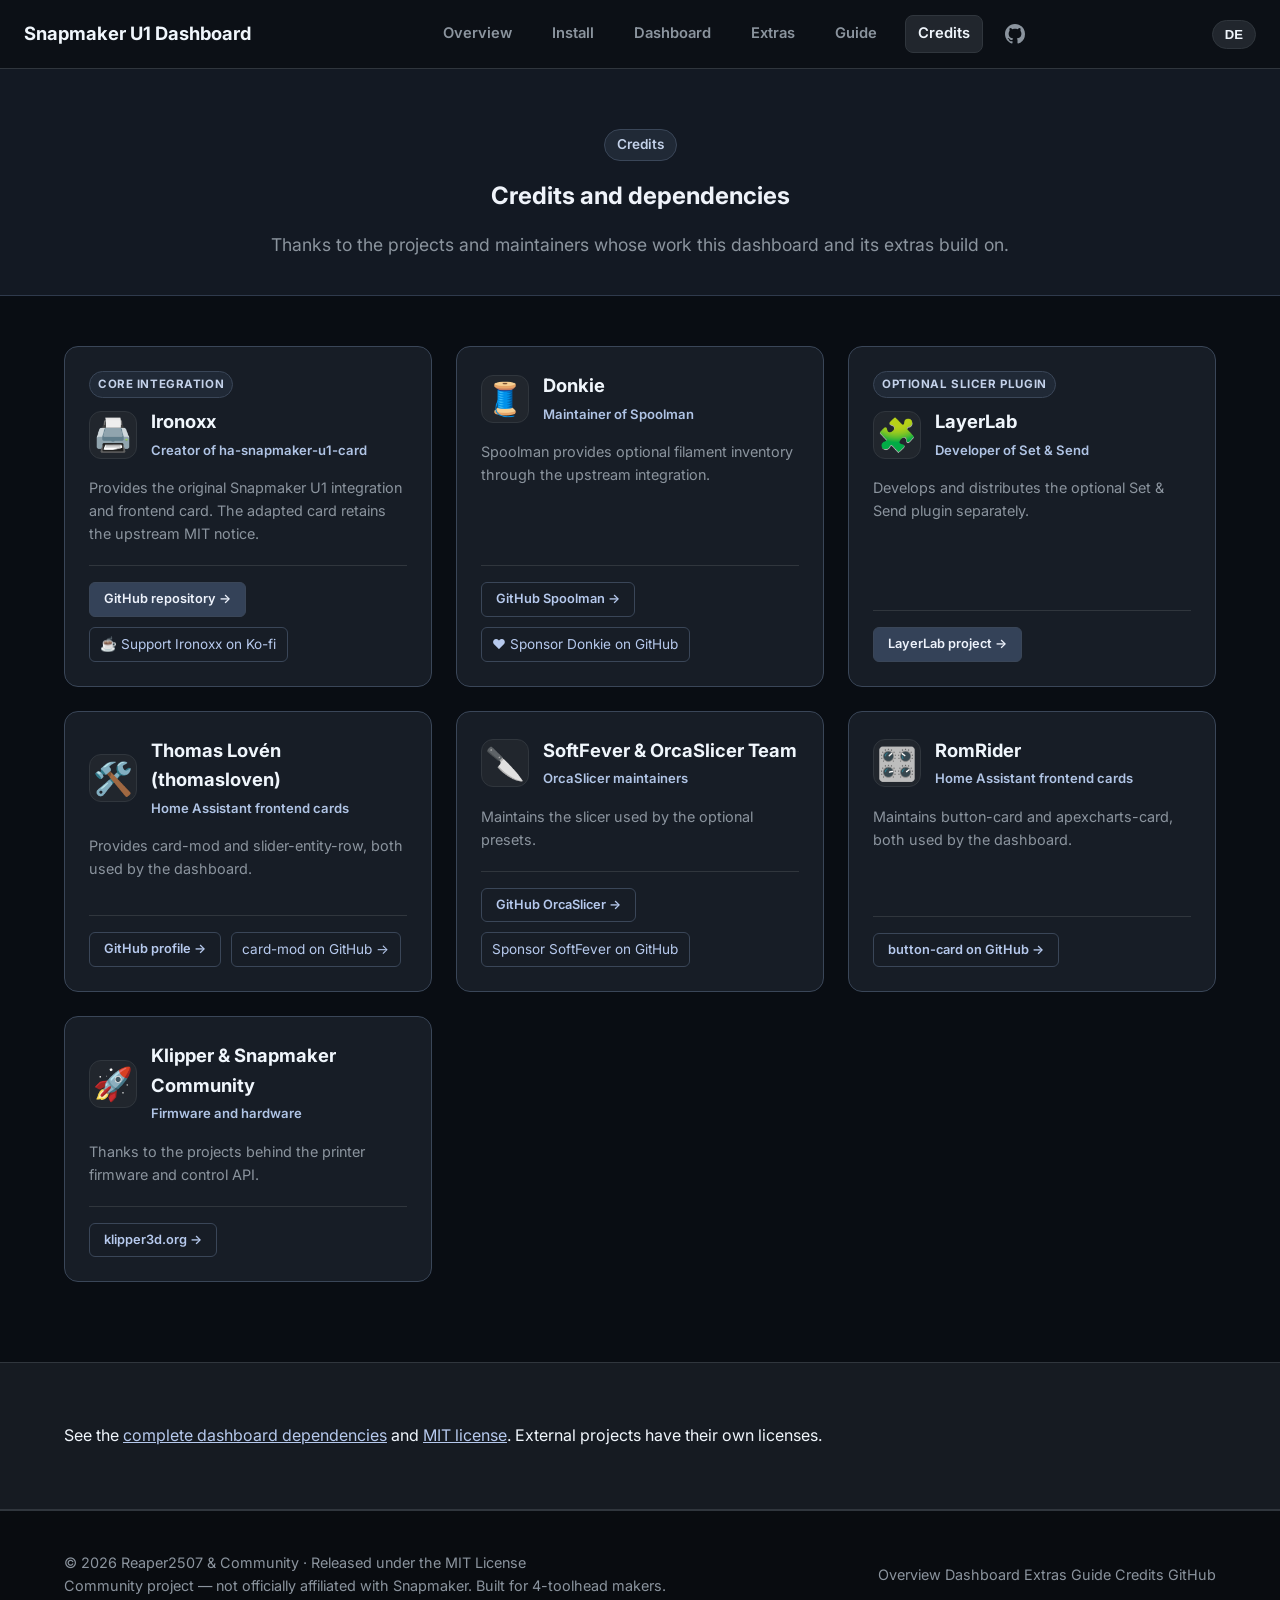
==== docs/credits.html @ ec3b622f "Link the homepage directly to the full dashboard gallery" ====
<!DOCTYPE html>
<html lang="en">
<head>
  <meta charset="UTF-8">
  <meta name="viewport" content="width=device-width, initial-scale=1.0">
  <title data-i18n="page-credits">Credits and dependencies · Snapmaker U1</title>
  <meta name="description" content="Standing on the shoulders of giants: Acknowledgements, original creators, and tip jars for the tools powering the Snapmaker U1 Community Hub.">
  <link rel="stylesheet" href="styles.css?v=20261108_15">
  <link rel="preconnect" href="https://fonts.googleapis.com">
  <link rel="preconnect" href="https://fonts.gstatic.com" crossorigin>
  <link href="https://fonts.googleapis.com/css2?family=Inter:wght@400;500;600;700;800&family=JetBrains+Mono:wght@400;600&display=swap" rel="stylesheet">
</head>
<body>
  <a href="#main-content" class="skip-link" data-i18n="skip-main">Skip to content</a>
  <!-- Header / Navigation -->
  <header class="site-header">
    <div class="container header-container">
      <a href="index.html" class="brand">

        <span class="brand-text">Snapmaker U1 Dashboard</span>
      </a>
      <nav class="nav-links" aria-label="Main navigation">
        <a href="index.html" class="nav-link" data-i18n="nav-home">Overview</a>
        <a href="install.html" class="nav-link" data-i18n="nav-install">Install</a>
        <a href="homeassistant.html" class="nav-link" data-i18n="nav-ha">Dashboard</a>
        <a href="index.html#extras" class="nav-link" data-i18n="nav-orcaslicer">Extras</a>
        <a href="guide.html" class="nav-link" data-i18n="nav-guide">Guide</a>
        <a href="credits.html" class="nav-link active" data-i18n="nav-credits" aria-current="page">Credits</a>
        <a href="https://github.com/Reaper2507/snapmaker-u1-homeassistant" target="_blank" rel="noopener noreferrer" class="github-link" aria-label="GitHub repository" title="GitHub Repo">
          <svg width="20" height="20" viewBox="0 0 24 24" fill="currentColor"><path d="M12 0C5.37 0 0 5.37 0 12c0 5.31 3.435 9.795 8.205 11.385.6.105.825-.255.825-.57 0-.285-.015-1.23-.015-2.235-3.015.555-3.795-.735-4.035-1.41-.135-.345-.72-1.41-1.23-1.695-.42-.225-1.02-.78-.015-.795.945-.015 1.62.87 1.845 1.23 1.08 1.815 2.805 1.305 3.495.99.105-.78.42-1.305.765-1.605-2.67-.3-5.46-1.335-5.46-5.925 0-1.305.465-2.385 1.23-3.225-.12-.3-.54-1.53.12-3.18 0 0 1.005-.315 3.3 1.23.96-.27 1.98-.405 3-.405s2.04.135 3 .405c2.295-1.56 3.3-1.23 3.3-1.23.66 1.65.24 2.88.12 3.18.765.84 1.23 1.905 1.23 3.225 0 4.605-2.805 5.625-5.475 5.925.435.375.81 1.095.81 2.22 0 1.605-.015 2.895-.015 3.3 0 .315.225.69.825.57A12.02 12.02 0 0024 12c0-6.63-5.37-12-12-12z"/></svg>
        </a>
        </nav>
      <button type="button" id="lang-toggle" aria-label="Auf Deutsch wechseln" class="lang-switch-btn" title="Sprache wechseln / Switch Language">
          <span id="current-lang-text">DE</span>
        </button>
    </div>
  </header>
  <main id="main-content" tabindex="-1">

  <!-- Page Hero Banner -->
  <section class="page-banner">
    <div class="container">
      <div class="pill-badge" data-i18n="credits-banner-badge">Credits</div>
      <h1 data-i18n="credits-banner-title">Credits and dependencies</h1>
      <p class="banner-lead" data-i18n="credits-banner-lead">Thanks to the projects and maintainers whose work this dashboard and its extras build on.</p>
    </div>
  </section>

  <!-- Main Credits Grid -->
  <section class="credits-hall-section">
    <div class="container">
            <div class="credits-hall-grid">

        <!-- 1. Ironoxx (ha-snapmaker-u1-card) - HAUPT-IDEENGEBER GANZ LINKS OBEN! -->
        <div class="hall-card featured-hall-card">
          <div class="hall-badge" data-i18n="credit-primary">Core integration</div>
          <div class="hall-header">
            <div class="hall-avatar">🖨️</div>
            <div>
              <h3>Ironoxx</h3>
              <span class="hall-role" data-i18n="role-ironoxx">Creator of ha-snapmaker-u1-card</span>
            </div>
          </div>
          <p data-i18n="credit-detail-0" class="hall-desc">Provides the original Snapmaker U1 integration and frontend card. The adapted card retains the upstream MIT notice.</p>
          <div class="hall-actions">
            <a href="https://github.com/Ironoxx/ha-snapmaker-u1-card" target="_blank" rel="noopener noreferrer" class="btn btn-primary btn-sm" data-i18n="link-repo">GitHub repository →</a>
            <a href="https://ko-fi.com/ironoxx" target="_blank" rel="noopener noreferrer" class="coffee-link" title="Support Ironoxx on Ko-fi" data-i18n="link-ironoxx">☕ Support Ironoxx on Ko-fi</a>
          </div>
        </div>

        <!-- 2. Donkie (Spoolman) -->
        <div class="hall-card">
          <div class="hall-header">
            <div class="hall-avatar">🧵</div>
            <div>
              <h3>Donkie</h3>
              <span class="hall-role" data-i18n="role-donkie">Maintainer of Spoolman</span>
            </div>
          </div>
          <p data-i18n="credit-detail-1" class="hall-desc">Spoolman provides optional filament inventory through the upstream integration.</p>
          <div class="hall-actions">
            <a href="https://github.com/Donkie/Spoolman" target="_blank" rel="noopener noreferrer" class="btn btn-secondary btn-sm">GitHub Spoolman &rarr;</a>
            <a href="https://github.com/sponsors/Donkie" target="_blank" rel="noopener noreferrer" class="coffee-link" title="Sponsor Donkie on GitHub" data-i18n="link-donkie">❤️ Sponsor Donkie on GitHub</a>
          </div>
        </div>

        <!-- 3. LayerLab (Set & Send Plugin) -->
        <div class="hall-card">
          <div class="hall-badge" data-i18n="credit-plugin">Optional slicer plugin</div>
          <div class="hall-header">
            <div class="hall-avatar">🧩</div>
            <div>
              <h3>LayerLab</h3>
              <span class="hall-role" data-i18n="role-layerlab">Developer of Set &amp; Send</span>
            </div>
          </div>
          <p data-i18n="credit-detail-2" class="hall-desc">Develops and distributes the optional Set &amp; Send plugin separately.</p>
          <div class="hall-actions">
            <a href="https://layerlab.store/pages/set-and-send" target="_blank" rel="noopener noreferrer" class="btn btn-primary btn-sm" data-i18n="link-layer">LayerLab project →</a>

          </div>
        </div>

        <!-- 4. Thomas Lovén -->
        <div class="hall-card">
          <div class="hall-header">
            <div class="hall-avatar">🛠️</div>
            <div>
              <h3>Thomas Lovén (thomasloven)</h3>
              <span class="hall-role" data-i18n="role-thomas">Home Assistant frontend cards</span>
            </div>
          </div>
          <p data-i18n="credit-detail-3" class="hall-desc">Provides card-mod and slider-entity-row, both used by the dashboard.</p>
          <div class="hall-actions">
            <a href="https://github.com/thomasloven" target="_blank" rel="noopener noreferrer" class="btn btn-secondary btn-sm" data-i18n="link-profile">GitHub profile →</a>
            <a href="https://github.com/thomasloven/lovelace-card-mod" class="coffee-link" data-i18n="thomas-card">card-mod on GitHub →</a>
          </div>
        </div>

        <!-- 5. SoftFever & OrcaSlicer Team (Nach hinten verschoben) -->
        <div class="hall-card">
          <div class="hall-header">
            <div class="hall-avatar">🔪</div>
            <div>
              <h3>SoftFever & OrcaSlicer Team</h3>
              <span class="hall-role" data-i18n="role-orca">OrcaSlicer maintainers</span>
            </div>
          </div>
          <p data-i18n="credit-detail-4" class="hall-desc">Maintains the slicer used by the optional presets.</p>
          <div class="hall-actions">
            <a href="https://github.com/OrcaSlicer/OrcaSlicer" target="_blank" rel="noopener noreferrer" class="btn btn-secondary btn-sm">GitHub OrcaSlicer &rarr;</a>
            <a href="https://github.com/sponsors/SoftFever" target="_blank" rel="noopener noreferrer" class="coffee-link" title="Sponsor SoftFever on GitHub" data-i18n="link-orca">Sponsor SoftFever on GitHub</a>
          </div>
        </div>

        <!-- 6. RomRider -->
        <div class="hall-card">
          <div class="hall-header">
            <div class="hall-avatar">🎛️</div>
            <div>
              <h3>RomRider</h3>
              <span class="hall-role" data-i18n="role-rom">Home Assistant frontend cards</span>
            </div>
          </div>
          <p data-i18n="credit-detail-5" class="hall-desc">Maintains button-card and apexcharts-card, both used by the dashboard.</p>
          <div class="hall-actions">
            <a href="https://github.com/custom-cards/button-card" target="_blank" rel="noopener noreferrer" class="btn btn-secondary btn-sm" data-i18n="link-button">button-card on GitHub →</a>
          </div>
        </div>

        <!-- 8. Snapmaker & Klipper Community -->
        <div class="hall-card">
          <div class="hall-header">
            <div class="hall-avatar">🚀</div>
            <div>
              <h3>Klipper & Snapmaker Community</h3>
              <span class="hall-role" data-i18n="role-firmware">Firmware and hardware</span>
            </div>
          </div>
          <p data-i18n="credit-detail-6" class="hall-desc">Thanks to the projects behind the printer firmware and control API.</p>
          <div class="hall-actions">
            <a href="https://www.klipper3d.org" target="_blank" rel="noopener noreferrer" class="btn btn-secondary btn-sm">klipper3d.org &rarr;</a>
          </div>
        </div>

      </div>
    </div>
  </section>

<section class="features-section" id="dependencies"><div class="container"><p data-i18n="credit-deps">See the <a href="https://github.com/Reaper2507/snapmaker-u1-homeassistant/blob/main/homeassistant/README.md">complete dashboard dependencies</a> and <a href="https://github.com/Reaper2507/snapmaker-u1-homeassistant/blob/main/LICENSE">MIT license</a>. External projects have their own licenses.</p></div></section>
  </main>
  <!-- Footer -->
  <footer class="site-footer">
    <div class="container footer-content">
      <div class="footer-left">
        <p>© 2026 Reaper2507 & Community · Released under the <a href="https://github.com/Reaper2507/snapmaker-u1-homeassistant/blob/main/LICENSE" target="_blank" rel="noopener noreferrer">MIT License</a></p>
        <p class="footer-sub">Community project — not officially affiliated with Snapmaker. Built for 4-toolhead makers.</p>
      </div>
      <div class="footer-links">
        <a href="index.html" data-i18n="nav-home">Overview</a>
        <a href="homeassistant.html" data-i18n="nav-ha">Dashboard</a>
        <a href="orcaslicer.html" data-i18n="nav-orcaslicer">Extras</a>
        <a href="guide.html" data-i18n="nav-guide">Guide</a>
        <a href="credits.html" data-i18n="nav-credits">Credits</a>
        <a href="https://github.com/Reaper2507/snapmaker-u1-homeassistant" target="_blank" rel="noopener noreferrer">GitHub</a>
      </div>
    </div>
  </footer>

  <script src="app.js?v=20261108_16"></script>
</body>
</html>
---- docs/styles.css ----
:root {
  --bg-color: #0d1117;
  --bg-surface: #161b22;
  --bg-card: #21262d;
  --bg-card-hover: #292f39;
  --border-color: #30363d;
  --text-main: #f0f6fc;
  --text-muted: #8b949e;
  --accent-primary: #ff6347;
  --accent-primary-hover: #ff7860;
  --accent-coffee: #ffc107;
  --accent-coffee-hover: #ffca2c;
  --accent-blue: #58a6ff;
  --radius-sm: 6px;
  --radius-md: 10px;
  --radius-lg: 16px;
  --font-sans: 'Inter', -apple-system, BlinkMacSystemFont, "Segoe UI", Roboto, sans-serif;
  --font-mono: 'JetBrains Mono', Consolas, monospace;
}

* {
  box-sizing: border-box;
  margin: 0;
  padding: 0;
}

body {
  background-color: var(--bg-color);
  color: var(--text-main);
  font-family: var(--font-sans);
  line-height: 1.6;
  -webkit-font-smoothing: antialiased;
}

.container {
  max-width: 1200px;
  margin: 0 auto;
  padding: 0 24px;
}

/* Header */
/* Header / Top Navigation */
.site-header {
  position: sticky;
  top: 0;
  z-index: 1000;
  background-color: rgba(13, 17, 23, 0.95);
  backdrop-filter: blur(12px);
  -webkit-backdrop-filter: blur(12px);
  border-bottom: 1px solid #30363d;
  width: 100%;
}

.header-container {
  display: flex;
  align-items: center;
  justify-content: space-between;
  min-height: 68px;
  padding: 10px 24px;
  gap: 16px;
  max-width: 1300px;
  margin: 0 auto;
}

.brand {
  display: flex;
  align-items: center;
  gap: 10px;
  text-decoration: none;
  color: #f0f6fc;
  font-weight: 700;
  font-size: 1.15rem;
  white-space: nowrap !important;
  flex-shrink: 0;
}

.brand-badge {
  background: #ff6347;
  color: #fff;
  font-size: 0.78rem;
  font-weight: 800;
  padding: 3px 8px;
  border-radius: 6px;
  letter-spacing: 0.04em;
  white-space: nowrap !important;
}

.brand-text {
  white-space: nowrap !important;
  font-size: 1.15rem;
}

.nav-links {
  display: flex;
  align-items: center;
  gap: 16px;
  flex-wrap: nowrap;
}

.nav-link {
  color: #8b949e;
  text-decoration: none;
  font-size: 0.92rem;
  font-weight: 600;
  white-space: nowrap !important;
  padding: 6px 12px;
  border-radius: 8px;
  transition: all 0.2s ease;
}

.nav-link:hover {
  color: #f0f6fc;
  background: rgba(255, 255, 255, 0.06);
}

.nav-link.active {
  color: #f0f6fc;
  background: #21262d;
  border: 1px solid #30363d;
}

.github-link {
  display: flex;
  align-items: center;
  color: #8b949e;
  padding: 6px;
  border-radius: 6px;
  transition: color 0.2s ease;
  flex-shrink: 0;
}

.github-link:hover {
  color: #f0f6fc;
}

.lang-switch-btn {
  display: inline-flex;
  align-items: center;
  gap: 6px;
  background: #21262d;
  color: #f0f6fc;
  border: 1px solid #30363d;
  padding: 6px 12px;
  border-radius: 99px;
  font-size: 0.82rem;
  font-weight: 600;
  cursor: pointer;
  white-space: nowrap !important;
  flex-shrink: 0;
  transition: all 0.2s ease;
}

.lang-switch-btn:hover {
  background: #30363d;
  border-color: #58a6ff;
}

.header-coffee-slot {
  display: flex;
  align-items: center;
  flex-shrink: 0;
  margin-left: 6px;
}

.header-kofi-badge {
  display: inline-flex;
  align-items: center;
  transition: transform 0.15s ease, filter 0.15s ease;
  text-decoration: none;
}

.header-kofi-badge:hover {
  transform: translateY(-1px);
  filter: brightness(1.08);
}

.header-kofi-badge img {
  display: block;
  height: 28px;
  width: auto;
  border-radius: 6px;
}

.btn-header-coffee {
  display: inline-flex;
  align-items: center;
  gap: 8px;
  background: #72A4F2;
  color: #0d1117 !important;
  text-decoration: none;
  padding: 6px 14px;
  border-radius: 6px;
  font-size: 0.88rem;
  font-weight: 700;
  white-space: nowrap !important;
  transition: all 0.15s ease;
}

.btn-header-coffee:hover {
  transform: translateY(-1px);
  filter: brightness(1.08);
}

.coffee-cup-icon {
  font-size: 1.1rem;
  line-height: 1;
}

.coffee-text-short {
  display: none;
}

@media (max-width: 1100px) {
  .nav-links {
    gap: 10px;
  }
  .nav-link {
    font-size: 0.86rem;
    padding: 5px 8px;
  }
  .coffee-text-full {
    display: none;
  }
  .coffee-text-short {
    display: inline;
  }
}

@media (max-width: 768px) {
  .header-container {
    flex-wrap: wrap;
    gap: 12px;
    padding: 10px 16px;
  }
  .nav-links {
    width: 100%;
    justify-content: space-between;
    overflow-x: auto;
    padding-bottom: 4px;
  }
}


/* Hero */
.hero-section {
  padding: 80px 0 60px;
}

.hero-container {
  display: grid;
  grid-template-columns: 1.1fr 1fr;
  gap: 48px;
  align-items: center;
}

.pill-badge {
  display: inline-block;
  background: rgba(255, 99, 71, 0.12);
  color: var(--accent-primary);
  border: 1px solid rgba(255, 99, 71, 0.3);
  padding: 4px 12px;
  border-radius: 999px;
  font-size: 0.85rem;
  font-weight: 600;
  margin-bottom: 16px;
}

.hero-title {
  font-size: clamp(2.4rem, 4.5vw, 3.4rem);
  font-weight: 800;
  line-height: 1.15;
  letter-spacing: -0.03em;
  margin-bottom: 20px;
}

.gradient-text {
  background: linear-gradient(135deg, #ff6347, #ff9f43);
  -webkit-background-clip: text;
  -webkit-text-fill-color: transparent;
}

.hero-lead {
  font-size: 1.15rem;
  color: var(--text-muted);
  line-height: 1.6;
  margin-bottom: 32px;
}

.hero-actions {
  display: flex;
  flex-wrap: wrap;
  gap: 14px;
}

.btn {
  display: inline-flex;
  align-items: center;
  gap: 8px;
  padding: 12px 22px;
  border-radius: var(--radius-md);
  font-weight: 600;
  font-size: 0.95rem;
  text-decoration: none;
  cursor: pointer;
  transition: transform 0.15s, background-color 0.2s;
}

.btn:active {
  transform: scale(0.98);
}

.btn-primary {
  background-color: var(--accent-primary);
  color: #fff;
}

.btn-primary:hover {
  background-color: var(--accent-primary-hover);
}

.btn-secondary {
  background-color: var(--bg-card);
  color: var(--text-main);
  border: 1px solid var(--border-color);
}

.btn-secondary:hover {
  background-color: var(--bg-card-hover);
}

.btn-coffee {
  background-color: #0070ba;
  color: #fff;
}

.btn-coffee:hover {
  background-color: #005ea6;
}

.preview-card {
  width: 100%;
  border-radius: var(--radius-lg);
  border: 1px solid var(--border-color);
  box-shadow: 0 20px 40px rgba(0, 0, 0, 0.45);
}

/* Features */
.features-section {
  padding: 60px 0;
  border-top: 1px solid var(--border-color);
  border-bottom: 1px solid var(--border-color);
  background-color: var(--bg-surface);
}

.features-grid {
  display: grid;
  grid-template-columns: repeat(auto-fit, minmax(240px, 1fr));
  gap: 24px;
}

.feature-card {
  background: var(--bg-card);
  padding: 24px;
  border-radius: var(--radius-md);
  border: 1px solid var(--border-color);
}

.feature-icon {
  font-size: 1.8rem;
  margin-bottom: 12px;
}

.feature-card h3 {
  font-size: 1.15rem;
  margin-bottom: 8px;
  font-weight: 700;
}

.feature-card p {
  color: var(--text-muted);
  font-size: 0.92rem;
  line-height: 1.5;
}

/* Gallery / Showcase */
.gallery-section {
  padding: 80px 0;
}

.section-header {
  text-align: center;
  margin-bottom: 40px;
}

.section-header h2 {
  font-size: 2.2rem;
  font-weight: 800;
  letter-spacing: -0.02em;
  margin-bottom: 8px;
}

.section-header p {
  color: var(--text-muted);
  font-size: 1.1rem;
}

.gallery-tabs {
  display: flex;
  justify-content: center;
  flex-wrap: wrap;
  gap: 10px;
  margin-bottom: 30px;
}

.tab-btn {
  background: var(--bg-surface);
  color: var(--text-muted);
  border: 1px solid var(--border-color);
  padding: 10px 18px;
  border-radius: 999px;
  font-weight: 600;
  font-size: 0.9rem;
  cursor: pointer;
  transition: all 0.2s;
}

.tab-content {
  display: none;
}

.tab-content.active {
  display: block;
}

.showcase-frame {
  background: var(--bg-surface);
  border: 1px solid var(--border-color);
  border-radius: var(--radius-lg);
  padding: 16px;
  text-align: center;
  max-width: 1050px;
  margin: 0 auto;
}

.showcase-frame img {
  width: 100%;
  border-radius: var(--radius-md);
  box-shadow: 0 10px 30px rgba(0,0,0,0.3);
}

.mobile-frame {
  max-width: 440px;
}

.caption {
  margin-top: 16px;
  font-size: 0.95rem;
  color: var(--text-muted);
}

/* Slicer Section */
.slicer-section {
  padding: 80px 0;
  background-color: var(--bg-surface);
  border-top: 1px solid var(--border-color);
}

.table-responsive {
  overflow-x: auto;
  border-radius: var(--radius-md);
  border: 1px solid var(--border-color);
  background: var(--bg-card);
  margin-bottom: 30px;
}

.profile-table {
  width: 100%;
  border-collapse: collapse;
  text-align: left;
  font-size: 0.95rem;
}

.profile-table th, .profile-table td {
  padding: 16px 20px;
  border-bottom: 1px solid var(--border-color);
}

.profile-table th {
  background: rgba(0, 0, 0, 0.2);
  color: var(--text-muted);
  font-weight: 600;
}

.btn-sm {
  background: var(--bg-surface);
  color: var(--accent-blue);
  border: 1px solid var(--border-color);
  padding: 6px 14px;
  border-radius: var(--radius-sm);
  font-size: 0.8rem;
  font-weight: 600;
  text-decoration: none;
  display: inline-block;
  transition: background 0.2s;
}

.btn-sm:hover {
  background: var(--bg-card-hover);
  border-color: var(--accent-blue);
}

.callout-box {
  background: var(--bg-card);
  border-left: 4px solid var(--accent-blue);
  padding: 20px 24px;
  border-radius: 0 var(--radius-md) var(--radius-md) 0;
}

.callout-box h4 {
  font-size: 1.05rem;
  margin-bottom: 6px;
}

.callout-box p {
  color: var(--text-muted);
  font-size: 0.95rem;
  margin-bottom: 10px;
}

.callout-box code {
  background: #0d1117;
  padding: 4px 10px;
  border-radius: 4px;
  font-family: var(--font-mono);
  font-size: 0.85rem;
  color: var(--accent-primary);
}

/* Steps */
.install-section {
  padding: 80px 0;
}

.steps-container {
  display: flex;
  flex-direction: column;
  gap: 24px;
  max-width: 850px;
  margin: 0 auto;
}

.step-card {
  display: flex;
  gap: 20px;
  background: var(--bg-surface);
  padding: 24px 28px;
  border-radius: var(--radius-lg);
  border: 1px solid var(--border-color);
}

.step-number {
  flex-shrink: 0;
  width: 44px;
  height: 44px;
  border-radius: 50%;
  background: var(--accent-primary);
  color: #fff;
  font-weight: 800;
  font-size: 1.2rem;
  display: flex;
  align-items: center;
  justify-content: center;
}

.step-body h3 {
  font-size: 1.2rem;
  margin-bottom: 8px;
}

.step-body p {
  color: var(--text-muted);
  font-size: 0.95rem;
  margin-bottom: 14px;
}

.tag-list {
  display: flex;
  flex-wrap: wrap;
  gap: 8px;
  list-style: none;
}

.tag-list li code {
  background: var(--bg-card);
  padding: 5px 10px;
  border-radius: var(--radius-sm);
  font-family: var(--font-mono);
  font-size: 0.85rem;
  color: var(--accent-blue);
  border: 1px solid var(--border-color);
}

.code-pill-list {
  display: flex;
  flex-wrap: wrap;
  gap: 8px;
  margin-bottom: 12px;
}

.code-pill-list span code {
  background: var(--bg-card);
  padding: 5px 12px;
  border-radius: var(--radius-sm);
  font-family: var(--font-mono);
  font-size: 0.85rem;
  border: 1px solid var(--border-color);
}

.sub-text {
  font-size: 0.88rem !important;
  color: var(--text-muted);
}

details {
  background: var(--bg-card);
  border: 1px solid var(--border-color);
  border-radius: var(--radius-md);
  padding: 12px 18px;
  margin-top: 10px;
}

summary {
  cursor: pointer;
  font-weight: 600;
  color: var(--accent-blue);
  outline: none;
}

.details-content {
  margin-top: 14px;
  border-top: 1px solid var(--border-color);
  padding-top: 14px;
}

/* Coffee / Sponsor */
.coffee-section {
  padding: 80px 0;
  background: linear-gradient(180deg, var(--bg-surface) 0%, var(--bg-color) 100%);
  border-top: 1px solid var(--border-color);
  border-bottom: 1px solid var(--border-color);
}

.coffee-card {
  max-width: 680px;
  margin: 0 auto;
  text-align: center;
  background: #0d1117;
  border: 1px solid #30363d;
  padding: 32px 24px;
  border-radius: var(--radius-md);
}

.coffee-icon {
  display: none;
}

.coffee-card h2 {
  font-size: 1.5rem;
  font-weight: 700;
  margin-bottom: 8px;
  color: #f0f6fc;
}

.coffee-lead {
  font-size: 0.95rem;
  color: #8b949e;
  line-height: 1.6;
  margin-bottom: 20px;
}

.btn-coffee-large {
  display: inline-flex;
  align-items: center;
  gap: 8px;
  background: transparent;
  color: #f0f6fc;
  padding: 0;
  border-radius: 6px;
  text-decoration: none;
  transition: transform 0.15s ease, filter 0.15s ease;
}

.btn-coffee-large:hover {
  transform: translateY(-1px);
  filter: brightness(1.08);
}

.coffee-note {
  margin-top: 20px;
  font-size: 0.85rem;
  color: var(--text-muted);
  font-style: italic;
}

/* Credits */
.credits-section {
  padding: 80px 0;
}

.credits-grid {
  display: grid;
  grid-template-columns: repeat(auto-fit, minmax(280px, 1fr));
  gap: 24px;
}

.credit-item {
  background: var(--bg-surface);
  border: 1px solid var(--border-color);
  padding: 24px;
  border-radius: var(--radius-md);
}

.credit-item h4 {
  font-size: 1.1rem;
  margin-bottom: 8px;
}

.credit-item p {
  color: var(--text-muted);
  font-size: 0.9rem;
  line-height: 1.5;
  margin-bottom: 12px;
}

.credit-item a {
  color: var(--accent-blue);
  text-decoration: none;
  font-size: 0.85rem;
  font-weight: 600;
}

.credit-item a:hover {
  text-decoration: underline;
}

/* Footer */
.site-footer {
  border-top: 1px solid var(--border-color);
  padding: 40px 0;
  background: #090c10;
  font-size: 0.9rem;
  color: var(--text-muted);
}

.footer-content {
  display: flex;
  justify-content: space-between;
  align-items: center;
  flex-wrap: wrap;
  gap: 16px;
}

.footer-content a {
  color: var(--text-muted);
  text-decoration: none;
}

.footer-content a:hover {
  color: var(--text-main);
}

/* Responsive */
@media (max-width: 900px) {
  .hero-container {
    grid-template-columns: 1fr;
    text-align: center;
  }
  .hero-actions {
    justify-content: center;
  }
  .header-container {
    height: auto;
    padding: 16px 0;
    flex-direction: column;
    gap: 14px;
  }
}


/* Operator Guide & FAQ */
.guide-section {
  padding: 80px 0;
  border-top: 1px solid var(--border-color);
  background-color: var(--bg-surface);
}

.guide-grid {
  display: grid;
  grid-template-columns: repeat(auto-fit, minmax(320px, 1fr));
  gap: 28px;
  margin-bottom: 40px;
}

.guide-card {
  background: var(--bg-card);
  border: 1px solid var(--border-color);
  border-radius: var(--radius-lg);
  padding: 30px;
  position: relative;
  overflow: hidden;
}

.guide-card::before {
  content: '';
  position: absolute;
  top: 0;
  left: 0;
  right: 0;
  height: 4px;
  background: var(--accent-primary);
}

.guide-card.card-blue::before {
  background: var(--accent-blue);
}

.guide-card-header {
  display: flex;
  align-items: center;
  gap: 12px;
  margin-bottom: 16px;
}

.guide-card-header h3 {
  font-size: 1.35rem;
  font-weight: 700;
}

.guide-punchline {
  background: rgba(255, 99, 71, 0.1);
  color: var(--accent-primary);
  border-radius: var(--radius-sm);
  padding: 8px 12px;
  font-size: 0.9rem;
  font-weight: 600;
  margin-bottom: 20px;
  display: inline-block;
}

.card-blue .guide-punchline {
  background: rgba(88, 166, 255, 0.1);
  color: var(--accent-blue);
}

.guide-steps {
  display: flex;
  flex-direction: column;
  gap: 16px;
  margin-bottom: 22px;
}

.guide-step-item {
  display: flex;
  gap: 12px;
}

.guide-step-item strong {
  color: var(--text-main);
  min-width: 130px;
  flex-shrink: 0;
  font-size: 0.92rem;
}

.guide-step-item p {
  color: var(--text-muted);
  font-size: 0.92rem;
  line-height: 1.5;
}

.guide-pro-tip {
  background: var(--bg-surface);
  border: 1px solid var(--border-color);
  border-radius: var(--radius-md);
  padding: 14px 16px;
  font-size: 0.88rem;
  color: var(--text-muted);
  line-height: 1.5;
}

.guide-pro-tip strong {
  color: var(--accent-coffee);
}

.faq-container {
  max-width: 900px;
  margin: 0 auto;
  display: flex;
  flex-direction: column;
  gap: 12px;
}

.faq-container details {
  background: var(--bg-card);
  border: 1px solid var(--border-color);
  border-radius: var(--radius-md);
  padding: 14px 20px;
}

.faq-container summary {
  font-weight: 600;
  color: var(--text-main);
  font-size: 1rem;
  list-style: none;
  display: flex;
  justify-content: space-between;
  align-items: center;
}

.faq-container summary::-webkit-details-marker {
  display: none;
}

.faq-container summary::after {
  content: '＋';
  color: var(--accent-blue);
  font-size: 1.2rem;
  transition: transform 0.2s;
}

.faq-container details[open] summary::after {
  content: '－';
}

.faq-container .details-content {
  margin-top: 12px;
  padding-top: 12px;
  border-top: 1px solid var(--border-color);
  color: var(--text-muted);
  font-size: 0.94rem;
  line-height: 1.6;
}

/* Header Coffee CTA Button (Permanent Top Right) */
.header-coffee-btn {
  display: inline-flex;
  align-items: center;
  gap: 8px;
  background: linear-gradient(135deg, #0070ba 0%, #005ea6 100%);
  color: #ffffff !important;
  padding: 8px 18px;
  border-radius: 999px;
  font-size: 0.88rem;
  font-weight: 700;
  text-decoration: none;
  box-shadow: 0 2px 10px rgba(0, 112, 186, 0.45);
  border: 1px solid rgba(255, 255, 255, 0.2);
  transition: transform 0.15s ease, box-shadow 0.2s ease, background 0.2s ease;
  white-space: nowrap;
  margin-left: 6px;
}

.header-coffee-btn:hover {
  transform: translateY(-2px);
  box-shadow: 0 4px 18px rgba(0, 112, 186, 0.7);
  background: linear-gradient(135deg, #007acb 0%, #0068b5 100%);
}

.header-coffee-btn .coffee-icon {
  font-size: 1.15rem;
  line-height: 1;
}

.header-coffee-btn .coffee-text-short {
  display: none;
}

@media (max-width: 768px) {
  .header-coffee-btn {
    padding: 6px 12px;
    font-size: 0.82rem;
  }
}

@media (max-width: 580px) {
  .header-coffee-btn .coffee-text-full {
    display: none;
  }
  .header-coffee-btn .coffee-text-short {
    display: inline;
  }
}

/* Browser Mockup & Interactive Scrollable Frame */

/* Clean Screenshot Card (No fake browser address bar) */
.screenshot-card {
  background: #0d1117;
  border: 1px solid #30363d;
  border-radius: var(--radius-md);
  overflow: hidden;
  max-width: 1080px;
  margin: 0 auto;
}

.screenshot-header {
  display: flex;
  align-items: center;
  justify-content: space-between;
  padding: 10px 18px;
  background: #161b22;
  border-bottom: 1px solid #30363d;
  gap: 12px;
}

.screenshot-hint {
  font-size: 0.82rem;
  color: #8b949e;
}

.screenshot-viewport {
  width: 100%;
  max-height: 720px;
  overflow-y: auto;
  background: #010409;
}

.screenshot-viewport img {
  width: 100%;
  height: auto;
  display: block;
}

.browser-mockup {
  background: var(--bg-surface);
  border: 1px solid var(--border-color);
  border-radius: var(--radius-lg);
  overflow: hidden;
  box-shadow: 0 20px 50px rgba(0, 0, 0, 0.55);
  max-width: 1080px;
  margin: 0 auto;
}

.browser-topbar {
  display: flex;
  align-items: center;
  justify-content: space-between;
  padding: 10px 18px;
  background: #1c2128;
  border-bottom: 1px solid var(--border-color);
  gap: 12px;
  flex-wrap: wrap;
}

.browser-dots {
  display: flex;
  align-items: center;
  gap: 8px;
}

.dot {
  width: 12px;
  height: 12px;
  border-radius: 50%;
  display: inline-block;
}

.dot-red { background: #ff5f56; }
.dot-yellow { background: #ffbd2e; }
.dot-green { background: #27c93f; }

.browser-address {
  display: flex;
  align-items: center;
  gap: 8px;
  background: #0d1117;
  border: 1px solid var(--border-color);
  padding: 6px 14px;
  border-radius: var(--radius-sm);
  color: var(--text-muted);
  font-family: var(--font-mono);
  font-size: 0.82rem;
  flex: 1;
  max-width: 480px;
}

.browser-actions {
  display: flex;
  align-items: center;
  gap: 8px;
}

.mockup-btn {
  background: var(--bg-card);
  color: var(--text-main);
  border: 1px solid var(--border-color);
  padding: 6px 12px;
  border-radius: var(--radius-sm);
  font-size: 0.82rem;
  font-weight: 600;
  cursor: pointer;
  transition: all 0.2s;
  display: inline-flex;
  align-items: center;
  gap: 5px;
}

.mockup-btn:hover {
  background: var(--bg-card-hover);
  border-color: var(--accent-blue);
  color: var(--accent-blue);
}

.mockup-btn-tour {
  background: rgba(88, 166, 255, 0.12);
  border-color: rgba(88, 166, 255, 0.4);
  color: var(--accent-blue);
}

.mockup-btn-tour:hover {
  background: var(--accent-blue);
  color: #fff;
}

.browser-viewport {
  height: 600px;
  max-height: 72vh;
  overflow-y: auto;
  scroll-behavior: smooth;
  background: #0d1117;
  position: relative;
}

/* Sleek custom scrollbar */
.browser-viewport::-webkit-scrollbar {
  width: 10px;
}

.browser-viewport::-webkit-scrollbar-track {
  background: #161b22;
}

.browser-viewport::-webkit-scrollbar-thumb {
  background: #30363d;
  border-radius: 5px;
}

.browser-viewport::-webkit-scrollbar-thumb:hover {
  background: var(--accent-primary);
}

.full-dashboard-img {
  width: 100%;
  display: block;
  height: auto;
}

.browser-footer {
  padding: 10px 18px;
  background: #161b22;
  border-top: 1px solid var(--border-color);
  font-size: 0.85rem;
  color: var(--text-muted);
  text-align: center;
}

/* Photo Showcase Container */
.photo-showcase-container {
  max-width: 900px;
  margin: 0 auto;
}

.photo-controls {
  display: flex;
  justify-content: center;
  gap: 12px;
  margin-bottom: 20px;
}

.photo-toggle-btn {
  background: var(--bg-surface);
  color: var(--text-muted);
  border: 1px solid var(--border-color);
  padding: 10px 20px;
  border-radius: 999px;
  font-size: 0.95rem;
  font-weight: 600;
  cursor: pointer;
  transition: all 0.2s;
}

.photo-display-frame {
  background: var(--bg-surface);
  border: 1px solid var(--border-color);
  border-radius: var(--radius-lg);
  padding: 16px;
  text-align: center;
}

.photo-display-frame img {
  width: 100%;
  max-height: 540px;
  object-fit: contain;
  border-radius: var(--radius-md);
  box-shadow: 0 10px 30px rgba(0, 0, 0, 0.4);
}

/* Mobile Phone Mockup */
.mobile-phone-mockup {
  max-width: 410px;
  margin: 0 auto;
  background: #161b22;
  border: 8px solid #2d333b;
  border-radius: 36px;
  box-shadow: 0 20px 45px rgba(0, 0, 0, 0.6);
  overflow: hidden;
  position: relative;
  padding-top: 18px;
}

.mobile-phone-speaker {
  width: 60px;
  height: 5px;
  background: #444c56;
  border-radius: 99px;
  margin: 0 auto 14px;
}

.mobile-viewport {
  height: 560px;
  overflow-y: auto;
  scroll-behavior: smooth;
  background: #0d1117;
}

.mobile-viewport::-webkit-scrollbar {
  width: 6px;
}

.mobile-viewport::-webkit-scrollbar-thumb {
  background: #30363d;
  border-radius: 3px;
}

.mobile-viewport img {
  width: 100%;
  display: block;
}

/* Cutaway View Switcher */
.cutaway-toggle-bar {
  display: flex;
  gap: 10px;
  justify-content: center;
  margin-bottom: 16px;
  flex-wrap: wrap;
}

.cutaway-toggle-btn {
  background: #1c2128;
  border: 1px solid #30363d;
  color: #adbac7;
  padding: 8px 16px;
  border-radius: 20px;
  font-size: 0.88rem;
  font-weight: 600;
  cursor: pointer;
  transition: all 0.2s ease;
}

.cutaway-toggle-btn:hover {
  background: #2d333b;
  color: #f0f6fc;
}

/* Tools & Material Deep Dive */
.telemetry-section {
  padding: 80px 0;
  background: linear-gradient(180deg, #0d1117 0%, #161b22 100%);
  border-top: 1px solid #30363d;
  border-bottom: 1px solid #30363d;
}

.telemetry-grid {
  display: grid;
  grid-template-columns: 1fr 1.2fr;
  gap: 36px;
  align-items: start;
  margin-top: 36px;
}

.telemetry-preview-card {
  background: #161b22;
  border: 1px solid #30363d;
  border-radius: 16px;
  padding: 20px;
  box-shadow: 0 16px 36px rgba(0, 0, 0, 0.4);
  position: sticky;
  top: 90px;
}

.preview-mode-switch {
  display: flex;
  gap: 8px;
  margin-bottom: 16px;
  background: #0d1117;
  padding: 4px;
  border-radius: 10px;
  border: 1px solid #30363d;
}

.preview-btn {
  flex: 1;
  background: transparent;
  border: none;
  color: #8b949e;
  padding: 8px 14px;
  border-radius: 8px;
  font-size: 0.85rem;
  font-weight: 600;
  cursor: pointer;
  transition: all 0.2s ease;
}

.preview-image-wrapper {
  background: #0d1117;
  border-radius: 12px;
  overflow: hidden;
  border: 1px solid #21262d;
}

.telemetry-img {
  width: 100%;
  display: block;
  border-radius: 8px;
  transition: opacity 0.25s ease;
}

.preview-caption {
  margin-top: 14px;
  font-size: 0.88rem;
  color: #8b949e;
  line-height: 1.5;
  text-align: center;
}

.telemetry-features {
  display: flex;
  flex-direction: column;
  gap: 18px;
}

.telemetry-feat-item {
  display: flex;
  gap: 16px;
  background: #161b22;
  border: 1px solid #30363d;
  border-radius: 14px;
  padding: 18px;
  transition: transform 0.2s ease, border-color 0.2s ease;
}

.telemetry-feat-item:hover {
  transform: translateY(-2px);
  border-color: #58a6ff;
}

.telemetry-feat-item.highlight-feat {
  border-color: rgba(255, 99, 71, 0.5);
  background: linear-gradient(135deg, #161b22 0%, rgba(255, 99, 71, 0.08) 100%);
}

.feat-icon-box {
  width: 44px;
  height: 44px;
  background: #21262d;
  border-radius: 10px;
  display: flex;
  align-items: center;
  justify-content: center;
  font-size: 1.4rem;
  flex-shrink: 0;
  border: 1px solid #30363d;
}

.highlight-feat .feat-icon-box {
  background: rgba(255, 99, 71, 0.15);
  border-color: rgba(255, 99, 71, 0.4);
}

.feat-content h4 {
  margin: 0 0 6px 0;
  font-size: 1.05rem;
  font-weight: 650;
  color: #f0f6fc;
}

.feat-content p {
  margin: 0;
  font-size: 0.92rem;
  color: #8b949e;
  line-height: 1.55;
}

/* Fertigdruck-Fanfare & Licht Automations Section */
.automations-section {
  padding: 80px 0;
  background: #0d1117;
}

.badge-fanfare {
  background: rgba(210, 153, 34, 0.15);
  border: 1px solid rgba(210, 153, 34, 0.4);
  color: #d29922;
}

.fanfare-card-grid {
  display: grid;
  grid-template-columns: 1fr 1fr;
  gap: 32px;
  margin-top: 36px;
  align-items: start;
}

.fanfare-info-card {
  background: #161b22;
  border: 1px solid #30363d;
  border-radius: 16px;
  padding: 28px;
  box-shadow: 0 16px 36px rgba(0, 0, 0, 0.3);
}

.fanfare-badge-row {
  display: flex;
  gap: 8px;
  flex-wrap: wrap;
  margin-bottom: 20px;
}

.fanfare-pill {
  background: #21262d;
  border: 1px solid #30363d;
  color: #adbac7;
  padding: 4px 10px;
  border-radius: 99px;
  font-size: 0.8rem;
  font-weight: 600;
}

.fanfare-pill code {
  color: #ff6347;
  background: transparent;
  padding: 0;
}

.fanfare-info-card h3 {
  margin: 0 0 16px 0;
  font-size: 1.25rem;
  color: #f0f6fc;
}

.fanfare-feature-list {
  list-style: none;
  padding: 0;
  margin: 0 0 24px 0;
  display: flex;
  flex-direction: column;
  gap: 14px;
}

.fanfare-feature-list li {
  font-size: 0.93rem;
  line-height: 1.55;
  color: #8b949e;
}

.fanfare-feature-list li strong {
  color: #f0f6fc;
  display: block;
  margin-bottom: 2px;
}

.prerequisites-box {
  background: #0d1117;
  border: 1px solid #30363d;
  border-radius: 12px;
  padding: 18px;
}

.prerequisites-box h4 {
  margin: 0 0 14px 0;
  font-size: 0.95rem;
  color: #f0f6fc;
}

.prereq-item {
  display: flex;
  gap: 12px;
  margin-bottom: 12px;
  font-size: 0.88rem;
  line-height: 1.45;
  color: #8b949e;
}

.prereq-item:last-child {
  margin-bottom: 0;
}

.prereq-item span:first-child {
  font-size: 1.2rem;
  flex-shrink: 0;
}

.prereq-item strong {
  color: #c9d1d9;
}

.fanfare-yaml-card {
  background: #161b22;
  border: 1px solid #30363d;
  border-radius: 16px;
  overflow: hidden;
  display: flex;
  flex-direction: column;
  box-shadow: 0 16px 36px rgba(0, 0, 0, 0.4);
}

.yaml-header {
  display: flex;
  justify-content: space-between;
  align-items: center;
  padding: 12px 18px;
  background: #21262d;
  border-bottom: 1px solid #30363d;
  font-size: 0.88rem;
  color: #adbac7;
}

.copy-code-btn {
  background: #30363d;
  border: none;
  color: #f0f6fc;
  padding: 5px 12px;
  border-radius: 6px;
  font-size: 0.8rem;
  font-weight: 600;
  cursor: pointer;
  transition: all 0.2s ease;
}

.copy-code-btn:hover {
  background: #388bfd;
}

.fanfare-yaml-card .code-block {
  margin: 0;
  padding: 18px;
  background: #090d13;
  color: #c9d1d9;
  font-family: 'JetBrains Mono', monospace;
  font-size: 0.82rem;
  line-height: 1.5;
  max-height: 480px;
  overflow-y: auto;
}

.yaml-footer {
  padding: 12px 18px;
  background: #21262d;
  border-top: 1px solid #30363d;
  display: flex;
  justify-content: flex-end;
}

@media (max-width: 900px) {
  .telemetry-grid,
  .fanfare-card-grid {
    grid-template-columns: 1fr;
  }
  .telemetry-preview-card {
    position: static;
  }
}

/* Credit Support & Ko-fi Links */
.credit-links {
  display: flex;
  flex-direction: column;
  gap: 8px;
  margin-top: 12px;
}

.credit-repo-link {
  color: #58a6ff;
  text-decoration: none;
  font-size: 0.88rem;
  font-weight: 500;
  transition: color 0.2s ease;
}

.credit-repo-link:hover {
  color: #79c0ff;
  text-decoration: underline;
}

.credit-kofi-btn {
  display: inline-flex;
  align-items: center;
  gap: 8px;
  background: linear-gradient(135deg, #ff5e5b 0%, #e04441 100%) !important;
  border: 1px solid #ff5e5b !important;
  color: #ffffff !important;
  text-decoration: none !important;
  padding: 7px 16px;
  border-radius: 99px;
  font-size: 0.85rem;
  font-weight: 700;
  box-shadow: 0 4px 14px rgba(255, 94, 91, 0.45);
  transition: all 0.2s ease;
  width: fit-content;
  cursor: pointer;
}

.credit-kofi-btn:hover {
  background: linear-gradient(135deg, #ff7b78 0%, #ff5e5b 100%) !important;
  border-color: #ff7b78 !important;
  color: #ffffff !important;
  box-shadow: 0 6px 20px rgba(255, 94, 91, 0.7);
  transform: translateY(-2px);
}

.credit-bmac-btn {
  display: inline-flex;
  align-items: center;
  gap: 8px;
  background: linear-gradient(135deg, #ffdd00 0%, #e6c700 100%) !important;
  border: 1px solid #ffdd00 !important;
  color: #000000 !important;
  text-decoration: none !important;
  padding: 7px 16px;
  border-radius: 99px;
  font-size: 0.85rem;
  font-weight: 700;
  box-shadow: 0 4px 14px rgba(255, 221, 0, 0.4);
  transition: all 0.2s ease;
  width: fit-content;
  cursor: pointer;
}

.credit-bmac-btn:hover {
  background: #ffe633 !important;
  color: #000000 !important;
  box-shadow: 0 6px 20px rgba(255, 221, 0, 0.6);
  transform: translateY(-2px);
}

.credit-sponsor-btn {
  display: inline-flex;
  align-items: center;
  gap: 8px;
  background: linear-gradient(135deg, #ea4aaa 0%, #bf3989 100%) !important;
  border: 1px solid #ea4aaa !important;
  color: #ffffff !important;
  text-decoration: none !important;
  padding: 7px 16px;
  border-radius: 99px;
  font-size: 0.85rem;
  font-weight: 700;
  box-shadow: 0 4px 14px rgba(234, 74, 170, 0.4);
  transition: all 0.2s ease;
  width: fit-content;
  cursor: pointer;
}

.credit-sponsor-btn:hover {
  background: #ff5ec2 !important;
  color: #ffffff !important;
  box-shadow: 0 6px 20px rgba(234, 74, 170, 0.6);
  transform: translateY(-2px);
}

.kofi-icon {
  font-size: 0.95rem;
}

/* Page Hero Banner */
.page-banner {
  padding: 60px 0 36px;
  background: linear-gradient(180deg, #161b22 0%, #0d1117 100%);
  border-bottom: 1px solid #30363d;
  text-align: center;
}

.banner-lead {
  max-width: 800px;
  margin: 16px auto 0;
  font-size: 1.1rem;
  color: #8b949e;
  line-height: 1.6;
}

.quick-jump-bar {
  display: flex;
  gap: 10px;
  justify-content: center;
  flex-wrap: wrap;
  margin-top: 24px;
}

.jump-pill {
  background: #1c2128;
  border: 1px solid #30363d;
  color: #adbac7;
  padding: 6px 16px;
  border-radius: 99px;
  font-size: 0.85rem;
  font-weight: 600;
  text-decoration: none;
  transition: all 0.2s ease;
}

.jump-pill:hover {
  background: #ff6347;
  color: #ffffff;
  border-color: #ff6347;
  box-shadow: 0 0 10px rgba(255, 99, 71, 0.35);
  transform: translateY(-1px);
}

/* Hub Navigation Cards (Startseite) */
.hub-cards-section {
  padding: 50px 0 70px;
  background: #0d1117;
}

.hub-modules-grid {
  display: grid;
  grid-template-columns: repeat(auto-fit, minmax(320px, 1fr));
  gap: 28px;
  margin-top: 36px;
}

.hub-module-card {
  background: #161b22;
  border: 1px solid #30363d;
  border-radius: 16px;
  padding: 30px;
  display: flex;
  flex-direction: column;
  box-shadow: 0 12px 28px rgba(0, 0, 0, 0.3);
  transition: all 0.25s ease;
}

.hub-module-card:hover {
  transform: translateY(-4px);
  border-color: #ff6347;
  box-shadow: 0 16px 36px rgba(255, 99, 71, 0.15);
}

.module-icon {
  font-size: 2.2rem;
  margin-bottom: 16px;
}

.hub-module-card h3 {
  margin: 0 0 10px 0;
  font-size: 1.3rem;
  color: #f0f6fc;
}

.hub-module-card p {
  margin: 0;
  color: #8b949e;
  font-size: 0.93rem;
  line-height: 1.55;
  flex-grow: 1;
}

.module-tags {
  display: flex;
  gap: 8px;
  flex-wrap: wrap;
  margin: 20px 0 24px;
}

.module-tags span {
  background: #0d1117;
  border: 1px solid #2d333b;
  color: #8b949e;
  padding: 4px 10px;
  border-radius: 99px;
  font-size: 0.78rem;
  font-weight: 500;
}

/* OrcaSlicer Installation Box */
.slicer-install-box {
  background: #161b22;
  border: 1px solid #30363d;
  border-radius: 16px;
  padding: 28px;
  margin-top: 24px;
  box-shadow: 0 12px 28px rgba(0, 0, 0, 0.3);
}

.install-path-group h4 {
  margin: 0 0 8px 0;
  font-size: 1.05rem;
  color: #f0f6fc;
}

.path-code-box {
  background: #090d13;
  border: 1px solid #30363d;
  border-radius: 8px;
  padding: 12px 16px;
  font-family: 'JetBrains Mono', monospace;
  font-size: 0.95rem;
  color: #79c0ff;
  user-select: all;
}

.path-hint {
  margin: 8px 0 0 0;
  font-size: 0.88rem;
  color: #8b949e;
  line-height: 1.5;
}

/* Filament Brand Grid */
.filament-brand-grid {
  display: grid;
  grid-template-columns: repeat(auto-fit, minmax(260px, 1fr));
  gap: 20px;
  margin-top: 28px;
}

.filament-card {
  background: #161b22;
  border: 1px solid #30363d;
  border-radius: 12px;
  padding: 20px;
}

.filament-card h4 {
  margin: 0 0 14px 0;
  font-size: 1.1rem;
  color: #f0f6fc;
  border-bottom: 1px solid #21262d;
  padding-bottom: 8px;
}

.filament-card ul {
  list-style: none;
  padding: 0;
  margin: 0;
  display: flex;
  flex-direction: column;
  gap: 10px;
}

.filament-card li {
  display: flex;
  justify-content: space-between;
  align-items: center;
  font-size: 0.88rem;
  color: #adbac7;
}

.btn-xs {
  background: #21262d;
  border: 1px solid #30363d;
  color: #58a6ff;
  padding: 3px 10px;
  border-radius: 6px;
  font-size: 0.75rem;
  font-weight: 600;
  text-decoration: none;
  transition: all 0.2s ease;
}

.btn-xs:hover {
  background: #388bfd;
  color: #ffffff;
  border-color: #388bfd;
}

/* My Home Assistant One-Click Badges */
.ha-my-badge {
  display: inline-block;
  transition: transform 0.2s ease, filter 0.2s ease;
}

.ha-my-badge img {
  height: 38px;
  display: block;
}

.ha-my-badge:hover {
  transform: translateY(-2px);
  filter: brightness(1.1);
}


/* ==========================================================================
   Set & Send Plugin & Credits Hall of Fame Styles
   ========================================================================== */

/* Set & Send Grid */
.plugin-showcase-grid {
  display: grid;
  grid-template-columns: 1.1fr 1fr;
  gap: 32px;
  align-items: start;
  margin-top: 24px;
}

@media (max-width: 960px) {
  .plugin-showcase-grid {
    grid-template-columns: 1fr;
  }
}

.plugin-preview-card {
  background: #161b22;
  border: 1px solid #30363d;
  border-radius: 12px;
  overflow: hidden;
  box-shadow: 0 8px 24px rgba(0, 0, 0, 0.4);
}

.plugin-img-wrapper {
  background: #0d1117;
  padding: 12px;
  text-align: center;
}

.plugin-img {
  width: 100%;
  height: auto;
  border-radius: 8px;
  display: block;
}

.plugin-img-caption {
  padding: 14px 18px;
  font-size: 0.88rem;
  color: #8b949e;
  line-height: 1.5;
  border-top: 1px solid #30363d;
  background: #161b22;
}

.plugin-info-content {
  display: flex;
  flex-direction: column;
  gap: 20px;
}

.plugin-feature-box {
  background: #161b22;
  border: 1px solid #30363d;
  border-radius: 12px;
  padding: 20px;
}

.plugin-feature-box h4 {
  color: #f0f6fc;
  font-size: 1.05rem;
  margin-bottom: 8px;
}

.plugin-feature-box p {
  color: #8b949e;
  font-size: 0.92rem;
  line-height: 1.6;
}

.plugin-feature-list {
  display: flex;
  flex-direction: column;
  gap: 14px;
}

.plugin-feat-item {
  display: flex;
  align-items: flex-start;
  gap: 12px;
  background: #161b22;
  border: 1px solid #30363d;
  border-radius: 10px;
  padding: 14px 16px;
  font-size: 0.9rem;
  line-height: 1.5;
  color: #8b949e;
}

.plugin-feat-item strong {
  color: #f0f6fc;
}

.feat-dot {
  font-size: 1.25rem;
  flex-shrink: 0;
  margin-top: -2px;
}

.plugin-install-card {
  background: #161b22;
  border: 1px solid #30363d;
  border-radius: 12px;
  padding: 20px;
}

.plugin-install-card h4 {
  color: #f0f6fc;
  font-size: 0.98rem;
  margin-bottom: 12px;
}

.install-hint {
  font-size: 0.85rem;
  color: #8b949e;
  margin: 10px 0 16px;
}

.plugin-actions-row {
  display: flex;
  gap: 12px;
  flex-wrap: wrap;
}

/* AI / MCP Agent Step Card */
.ai-step-card {
  border-color: #58a6ff !important;
  background: linear-gradient(180deg, #161b22 0%, #0d1a2d 100%) !important;
}

.ai-prompt-box {
  margin-top: 14px;
}

.ai-prompt-box pre {
  background: #0d1117;
  border: 1px solid #30363d;
  border-radius: 8px;
  padding: 16px;
  overflow-x: auto;
  font-family: 'JetBrains Mono', monospace;
  font-size: 0.85rem;
  color: #adbac7;
  line-height: 1.6;
}

/* Credits Hall of Fame Grid */
.credits-hall-section {
  padding: 50px 0 80px;
  background: #090d13;
}

.credits-hall-grid {
  display: grid;
  grid-template-columns: repeat(auto-fill, minmax(360px, 1fr));
  gap: 24px;
}

@media (max-width: 600px) {
  .credits-hall-grid {
    grid-template-columns: 1fr;
  }
}

.hall-card {
  background: #161b22;
  border: 1px solid #30363d;
  border-radius: 14px;
  padding: 24px;
  display: flex;
  flex-direction: column;
  position: relative;
  transition: transform 0.2s ease, border-color 0.2s ease, box-shadow 0.2s ease;
}

.hall-card:hover {
  transform: translateY(-3px);
  border-color: #58a6ff;
  box-shadow: 0 8px 24px rgba(0, 0, 0, 0.4);
}

.featured-hall-card {
  border-color: #ff6347;
  background: linear-gradient(180deg, #1c2128 0%, #161b22 100%);
}

.hall-badge {
  position: absolute;
  top: 16px;
  right: 16px;
  background: rgba(255, 99, 71, 0.15);
  color: #ff6347;
  border: 1px solid rgba(255, 99, 71, 0.4);
  font-size: 0.72rem;
  font-weight: 700;
  padding: 3px 8px;
  border-radius: 99px;
  text-transform: uppercase;
  letter-spacing: 0.05em;
}

.hall-header {
  display: flex;
  align-items: center;
  gap: 14px;
  margin-bottom: 14px;
}

.hall-avatar {
  font-size: 2rem;
  width: 48px;
  height: 48px;
  display: flex;
  align-items: center;
  justify-content: center;
  background: #21262d;
  border-radius: 12px;
  border: 1px solid #30363d;
  flex-shrink: 0;
}

.hall-header h3 {
  color: #f0f6fc;
  font-size: 1.15rem;
  margin: 0;
}

.hall-role {
  color: #58a6ff;
  font-size: 0.82rem;
  font-weight: 600;
}

.hall-desc {
  color: #8b949e;
  font-size: 0.9rem;
  line-height: 1.6;
  flex-grow: 1;
  margin-bottom: 20px;
}

.hall-actions {
  display: flex;
  gap: 10px;
  flex-wrap: wrap;
  border-top: 1px solid #30363d;
  padding-top: 16px;
}

.featured-credit-item {
  border-color: #ff6347 !important;
}


/* Installation Step 0 & Detailed Resource Guide Styles */
.prereq-step-card {
  border-color: #30363d;
  background: linear-gradient(180deg, #161b22 0%, #13171e 100%);
}

.step-header-with-badge {
  display: flex;
  align-items: center;
  justify-content: space-between;
  flex-wrap: wrap;
  gap: 10px;
  margin-bottom: 6px;
}

.step-pill {
  background: rgba(56, 139, 253, 0.15);
  border: 1px solid rgba(56, 139, 253, 0.4);
  color: #58a6ff;
  font-size: 0.72rem;
  font-weight: 700;
  padding: 3px 8px;
  border-radius: 99px;
  text-transform: uppercase;
  letter-spacing: 0.04em;
}

.step-guide-list {
  margin: 10px 0 0 20px;
  padding: 0;
  color: #8b949e;
  font-size: 0.88rem;
  line-height: 1.6;
}

.step-guide-list li {
  margin-bottom: 8px;
}

.step-guide-list strong {
  color: #f0f6fc;
}

.ha-path-explanation-box {
  background: rgba(56, 139, 253, 0.08);
  border: 1px solid rgba(56, 139, 253, 0.25);
  border-radius: 8px;
  padding: 12px 16px;
  margin: 12px 0;
}

.ha-path-explanation-box h5 {
  color: #58a6ff;
  font-size: 0.92rem;
  margin-bottom: 6px;
}

.ha-path-explanation-box p {
  color: #adbac7;
  font-size: 0.86rem;
  line-height: 1.5;
  margin: 0;
}

.step-links-row {
  display: flex;
  gap: 10px;
  flex-wrap: wrap;
}


.sim-chip {
  background: #21262d;
  border: 1px solid #30363d;
  color: #c9d1d9;
  padding: 5px 12px;
  border-radius: 99px;
  font-size: 0.8rem;
  cursor: pointer;
  transition: all 0.15s ease;
}

.sim-chip:hover {
  border-color: #58a6ff;
  color: #fff;
}

/* Keep dashboard navigation and the language control accessible at narrow widths. */
.extra-links { display: flex; flex-wrap: wrap; gap: .6rem 1.25rem; align-items: center; margin: .75rem 0; }
ul.extra-links, .preset-list, .quick-steps { padding-inline-start: 1.25rem; }
.quick-steps li, .preset-list li { margin-block: .6rem; overflow-wrap: anywhere; }
:focus-visible { outline: 2px solid #79c0ff; outline-offset: 3px; }
@media (max-width: 900px) {
  .header-container { flex-wrap: wrap; justify-content: space-between; }
  .nav-links { order: 3; width: 100%; justify-content: flex-start; flex-wrap: wrap; overflow: visible; }
}
@media (prefers-reduced-motion: reduce) {
  *, *::before, *::after { animation-duration: .01ms !important; transition-duration: .01ms !important; scroll-behavior: auto !important; }
}

.skip-link { position: fixed; z-index: 1000; top: .75rem; left: .75rem; padding: .5rem; background: #0d1117; transform: translateY(-200%); }
.skip-link:focus { transform: translateY(0); }

/* Muted controls and labels. Badges stay in the document flow. */
:root { --link-muted: #b6c9ed; --panel-muted: #171d26; --border-muted: #3a4658; }
a { color: var(--link-muted); }
.btn-primary, .btn-secondary, .btn-outline, .coffee-link, .ha-my-badge { border: 1px solid var(--border-muted); box-shadow: none; text-shadow: none; }
.btn-primary { background: #344258; color: #edf2fb; }
.btn-primary:hover { background: #40516d; color: #f4f7fd; box-shadow: none; }
.btn-secondary, .btn-outline, .coffee-link, .ha-my-badge { background: var(--panel-muted); color: var(--link-muted); }
.btn-secondary:hover, .btn-outline:hover, .coffee-link:hover, .ha-my-badge:hover { background: #263143; color: #edf2fb; box-shadow: none; }
.coffee-link, .ha-my-badge { display: inline-flex; align-items: center; padding: .35rem .65rem; border-radius: 6px; font-size: .85rem; text-decoration: none; }
.pill-badge, .badge-tag, .step-pill, .hall-badge { background: #202936; color: #c3d1e9; border: 1px solid #3a4658; box-shadow: none; }
.hall-badge { position: static; align-self: flex-start; margin: 0 0 .6rem; }
.hall-card, .hall-card:hover, .featured-hall-card { border-color: var(--border-muted); box-shadow: none; background: var(--panel-muted); }
.hall-role { color: #b0c4e5; }
.page-banner { background: #131923; border-bottom-color: #2f3a4c; }
.page-banner h1, .hero-content h1 { color: #eff3fa; }
.hero-actions { gap: .6rem; }
.quick-steps { max-width: 74ch; }
.quick-steps li { padding-block: .3rem; }
.path-code-box code, .quick-steps code { white-space: normal; overflow-wrap: anywhere; }
.table-wrapper { overflow-x: auto; }

/* Gallery images scroll with the page. Controls share one muted treatment. */
.screenshot-viewport, .mobile-viewport { max-height: none; height: auto; overflow: visible; }
.screenshot-viewport > a, .mobile-viewport > a { display: block; }
.screenshot-card .caption { padding: .75rem 1rem; }
.screenshot-header, .cutaway-toggle-bar, .gallery-tabs, .preview-mode-switch { flex-wrap: wrap; }
.tab-btn, .photo-toggle-btn, .cutaway-toggle-btn, .preview-btn, .sim-chip { background: var(--panel-muted); border: 1px solid var(--border-muted); color: #bac8dc; box-shadow: none; }
.tab-btn[aria-pressed="true"], .photo-toggle-btn[aria-pressed="true"], .cutaway-toggle-btn[aria-pressed="true"], .preview-btn[aria-pressed="true"], .sim-chip[aria-pressed="true"] { background: #29374a; color: #e6edfa; border-color: #7487a5; }
.tab-btn:hover, .photo-toggle-btn:hover, .cutaway-toggle-btn:hover, .preview-btn:hover, .sim-chip:hover { border-color: #7487a5; color: #edf2fb; }
.telemetry-feat-item.highlight-feat, .highlight-feat .feat-icon-box { background: var(--panel-muted); border-color: var(--border-muted); }
.telemetry-preview-card, .telemetry-grid > * { min-width: 0; }

.gallery-detail { margin: .75rem 1rem 1rem; }
.gallery-detail img { display: block; width: 100%; height: auto; margin-block-start: .65rem; }
.gallery-detail img[src$="dashboard-mobile.jpg"] { width: min(100%, 420px); margin-inline: auto; }

.install-downloads { margin-block: .3rem 0; }
.install-prompt { max-width: 74ch; }
.install-prompt pre { margin-block-start: .75rem; white-space: pre-wrap; overflow-wrap: anywhere; }
#quick-steps, #ai-install { scroll-margin-top: 8rem; }

.controls-preview-trigger { display: block; text-align: center; text-decoration: none; }
.controls-preview-trigger img { display: block; width: 100%; height: auto; margin-inline: auto; }
.controls-preview-trigger .studio-hero-card { max-height: 520px; width: auto; max-width: 100%; object-fit: contain; }
.controls-preview-label { display: inline-block; margin-block-start: .55rem; text-decoration: underline; text-underline-offset: .2em; }
.controls-preview-dialog { margin: auto; overflow-y: auto; width: min(980px, calc(100% - 2rem)); max-height: calc(100% - 2rem); padding: 1rem; border: 1px solid var(--border-muted); border-radius: 12px; background: #171d26; color: #eff3fa; }
.controls-preview-dialog::backdrop { background: rgb(0 0 0 / .7); }
.controls-preview-dialog img { display: block; width: 100%; height: auto; }
.controls-preview-header { display: flex; align-items: center; justify-content: space-between; flex-wrap: wrap; gap: .5rem; }
.controls-preview-dialog p { margin-block: .6rem; }
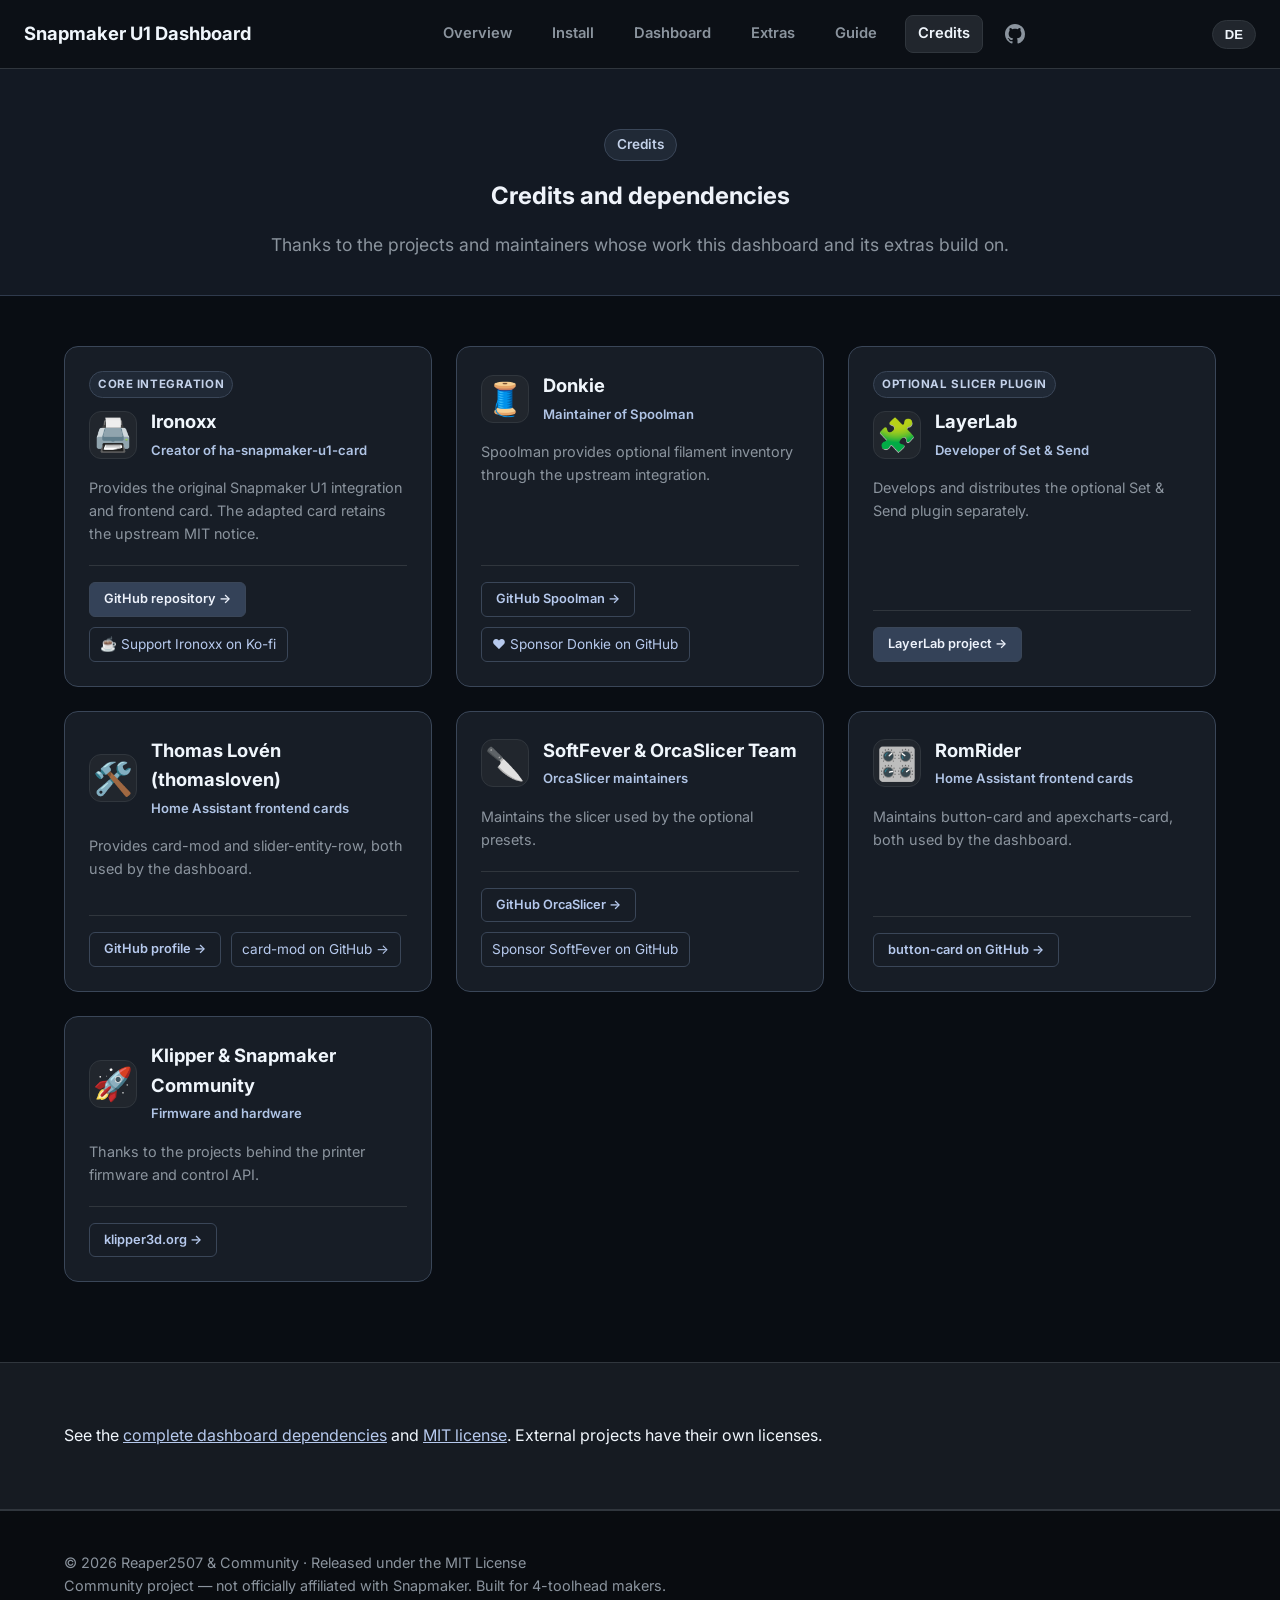
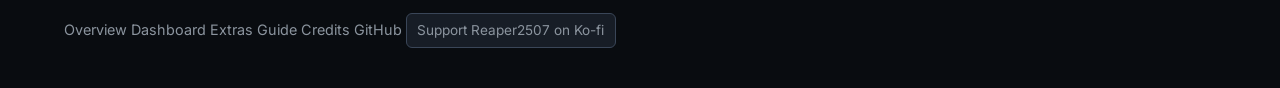
==== commit 025fd5c8: "Show maintenance and phone views and clarify project credits" ====
--- a/docs/credits.html
+++ b/docs/credits.html
@@ -5,7 +5,7 @@
   <meta name="viewport" content="width=device-width, initial-scale=1.0">
   <title data-i18n="page-credits">Credits and dependencies · Snapmaker U1</title>
   <meta name="description" content="Standing on the shoulders of giants: Acknowledgements, original creators, and tip jars for the tools powering the Snapmaker U1 Community Hub.">
-  <link rel="stylesheet" href="styles.css?v=20261108_15">
+  <link rel="stylesheet" href="styles.css?v=20261108_18">
   <link rel="preconnect" href="https://fonts.googleapis.com">
   <link rel="preconnect" href="https://fonts.gstatic.com" crossorigin>
   <link href="https://fonts.googleapis.com/css2?family=Inter:wght@400;500;600;700;800&family=JetBrains+Mono:wght@400;600&display=swap" rel="stylesheet">
@@ -183,10 +183,11 @@
         <a href="guide.html" data-i18n="nav-guide">Guide</a>
         <a href="credits.html" data-i18n="nav-credits">Credits</a>
         <a href="https://github.com/Reaper2507/snapmaker-u1-homeassistant" target="_blank" rel="noopener noreferrer">GitHub</a>
+        <a class="coffee-link" href="https://ko-fi.com/Reaper2507" data-i18n="coffee-maintainer">Support Reaper2507 on Ko-fi</a>
       </div>
     </div>
   </footer>
 
-  <script src="app.js?v=20261108_16"></script>
+  <script src="app.js?v=20261108_18"></script>
 </body>
 </html>
--- a/docs/styles.css
+++ b/docs/styles.css
@@ -2296,7 +2296,10 @@
 
 .gallery-detail { margin: .75rem 1rem 1rem; }
 .gallery-detail img { display: block; width: 100%; height: auto; margin-block-start: .65rem; }
-.gallery-detail img[src$="dashboard-mobile.jpg"] { width: min(100%, 420px); margin-inline: auto; }
+.gallery-phone img { width: min(100%, 390px); margin-inline: auto; }
+.gallery-related { display: flex; flex-wrap: wrap; gap: .75rem; margin-block-start: 1rem; }
+.gallery-related-link { display: flex; flex: 1 1 13rem; align-items: center; gap: .75rem; padding: .65rem; border: 1px solid var(--border-muted); border-radius: 8px; }
+.gallery-related-link img { width: 5rem; height: 3.25rem; object-fit: contain; border-radius: 4px; }
 
 .install-downloads { margin-block: .3rem 0; }
 .install-prompt { max-width: 74ch; }
@@ -2312,3 +2315,19 @@
 .controls-preview-dialog img { display: block; width: 100%; height: auto; }
 .controls-preview-header { display: flex; align-items: center; justify-content: space-between; flex-wrap: wrap; gap: .5rem; }
 .controls-preview-dialog p { margin-block: .6rem; }
+
+/* Overview of the dashboard alongside the interactive card. */
+.hero-container { grid-template-areas: "intro preview" "features preview"; row-gap: 1.5rem; align-items: start; }
+.hero-content { grid-area: intro; }
+.hero-content .hero-lead { margin-block-end: 1.25rem; }
+.hero-image { grid-area: preview; align-self: center; min-width: 0; }
+.hero-features { grid-area: features; display: grid; grid-template-columns: repeat(2, minmax(0, 1fr)); gap: .9rem 1.25rem; list-style: none; }
+.hero-features strong { display: block; color: #edf2fb; }
+.hero-features span { color: #b8c5d8; font-size: .9rem; }
+.dashboard-views { margin-block: 1rem; }
+.dashboard-view-link { display: block; text-decoration: none; }
+.dashboard-view-link h3 { margin-block-start: .75rem; text-decoration: underline; text-underline-offset: .2em; }
+.dashboard-view-link img { display: block; width: 100%; aspect-ratio: 16 / 10; object-fit: contain; border-radius: 6px; background: #0d1117; }
+.dashboard-credit { margin-block-end: 1rem; font-size: .9rem; }
+@media (max-width: 900px) { .hero-container { grid-template-areas: "intro" "preview" "features"; } }
+@media (max-width: 540px) { .hero-features { grid-template-columns: minmax(0, 1fr); } }
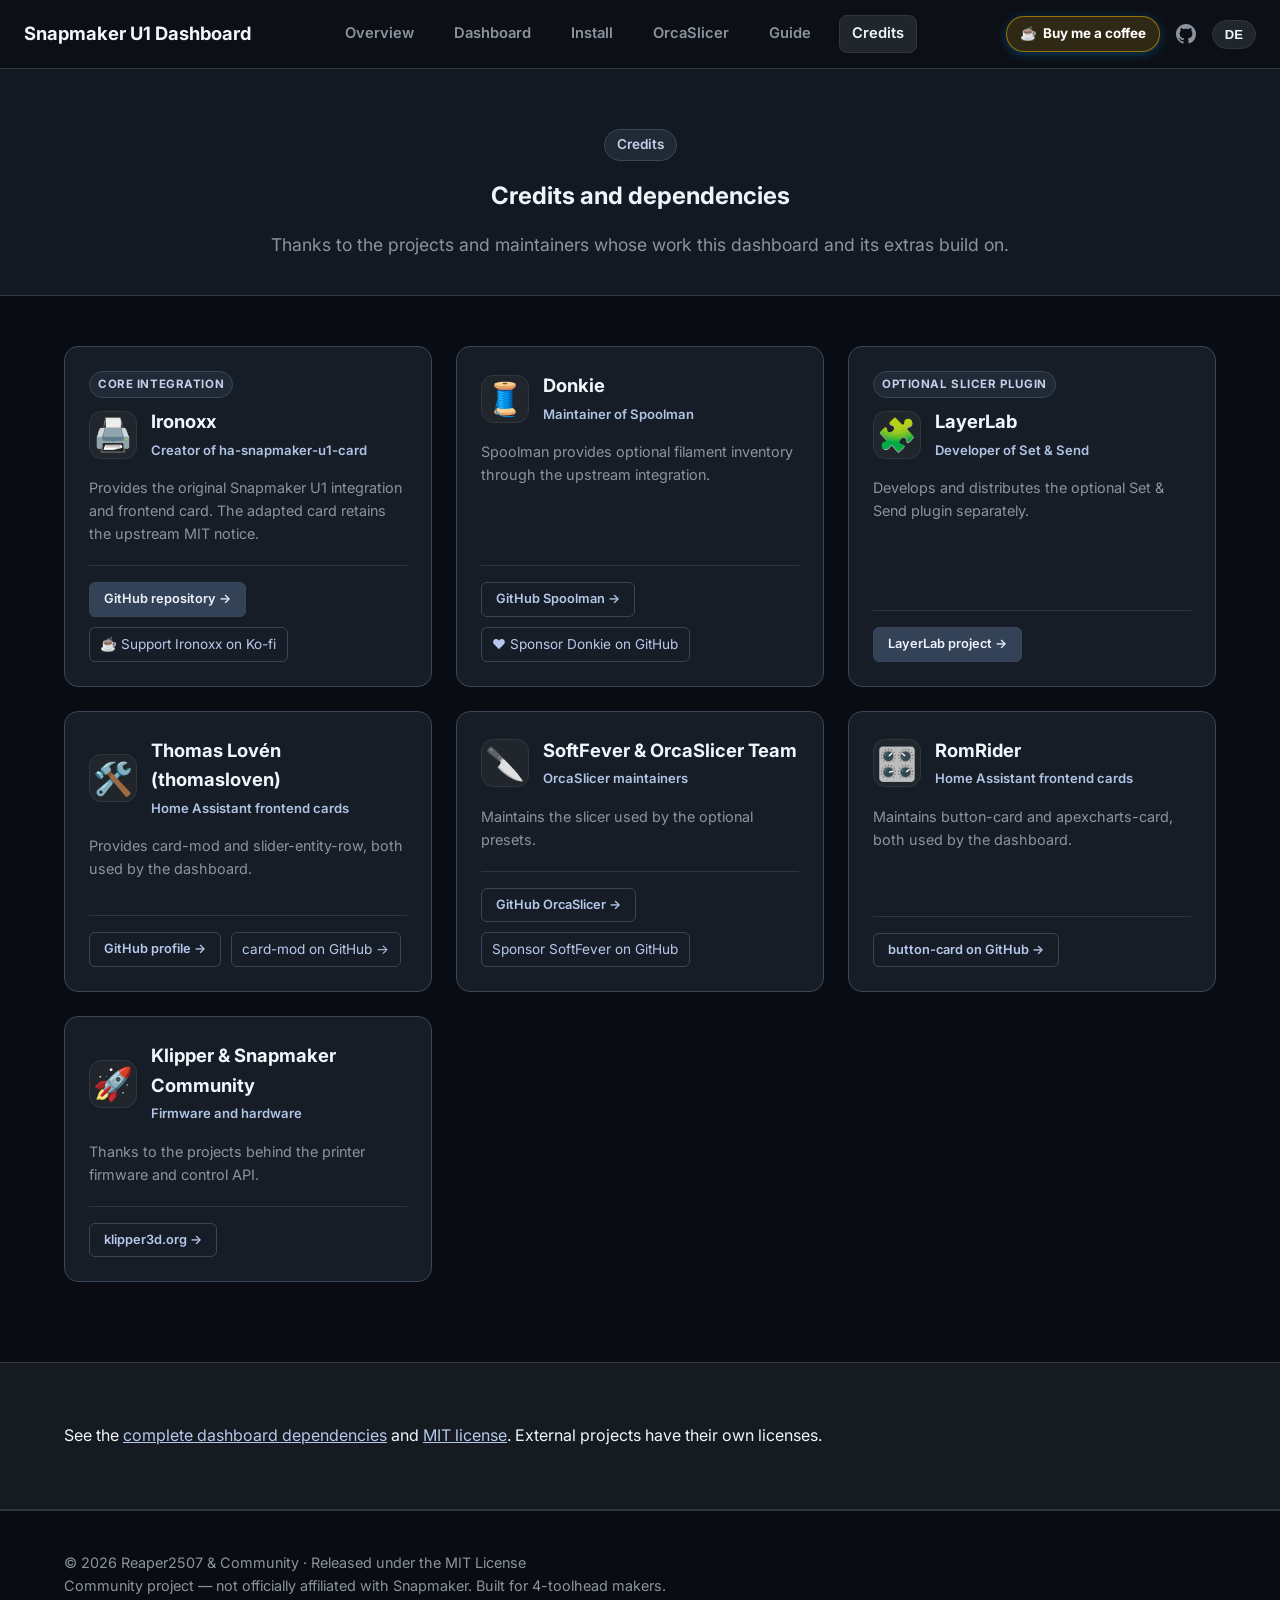
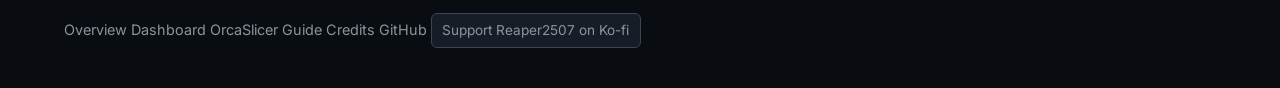
==== commit c051e8d6: "feat(docs): overhaul showcase, prominent Ko-fi header, Ironoxx vs Reaper2507 split and fix OrcaSlice" ====
--- a/docs/credits.html
+++ b/docs/credits.html
@@ -4,8 +4,10 @@
   <meta charset="UTF-8">
   <meta name="viewport" content="width=device-width, initial-scale=1.0">
   <title data-i18n="page-credits">Credits and dependencies · Snapmaker U1</title>
-  <meta name="description" content="Standing on the shoulders of giants: Acknowledgements, original creators, and tip jars for the tools powering the Snapmaker U1 Community Hub.">
-  <link rel="stylesheet" href="styles.css?v=20261108_18">
+  <meta name="description" content="Acknowledgements, original creators, and dependencies for the Snapmaker U1 Home Assistant Community Hub by Reaper2507 (snapmaker-u1-homeassistant).">
+  <meta name="author" content="Reaper2507">
+  <link rel="canonical" href="https://reaper2507.github.io/snapmaker-u1-homeassistant/credits.html">
+  <link rel="stylesheet" href="styles.css?v=20261111_01">
   <link rel="preconnect" href="https://fonts.googleapis.com">
   <link rel="preconnect" href="https://fonts.gstatic.com" crossorigin>
   <link href="https://fonts.googleapis.com/css2?family=Inter:wght@400;500;600;700;800&family=JetBrains+Mono:wght@400;600&display=swap" rel="stylesheet">
@@ -21,18 +23,24 @@
       </a>
       <nav class="nav-links" aria-label="Main navigation">
         <a href="index.html" class="nav-link" data-i18n="nav-home">Overview</a>
+        <a href="homeassistant.html" class="nav-link" data-i18n="nav-ha">Dashboard</a>
         <a href="install.html" class="nav-link" data-i18n="nav-install">Install</a>
-        <a href="homeassistant.html" class="nav-link" data-i18n="nav-ha">Dashboard</a>
-        <a href="index.html#extras" class="nav-link" data-i18n="nav-orcaslicer">Extras</a>
+        <a href="orcaslicer.html" class="nav-link" data-i18n="nav-orcaslicer">OrcaSlicer</a>
         <a href="guide.html" class="nav-link" data-i18n="nav-guide">Guide</a>
         <a href="credits.html" class="nav-link active" data-i18n="nav-credits" aria-current="page">Credits</a>
+      </nav>
+      <div class="header-actions">
+        <a href="https://ko-fi.com/Reaper2507" target="_blank" rel="noopener noreferrer" class="header-coffee-btn" title="Support Reaper2507 on Ko-fi">
+          <span aria-hidden="true">☕</span>
+          <span data-i18n="header-coffee">Buy me a coffee</span>
+        </a>
         <a href="https://github.com/Reaper2507/snapmaker-u1-homeassistant" target="_blank" rel="noopener noreferrer" class="github-link" aria-label="GitHub repository" title="GitHub Repo">
           <svg width="20" height="20" viewBox="0 0 24 24" fill="currentColor"><path d="M12 0C5.37 0 0 5.37 0 12c0 5.31 3.435 9.795 8.205 11.385.6.105.825-.255.825-.57 0-.285-.015-1.23-.015-2.235-3.015.555-3.795-.735-4.035-1.41-.135-.345-.72-1.41-1.23-1.695-.42-.225-1.02-.78-.015-.795.945-.015 1.62.87 1.845 1.23 1.08 1.815 2.805 1.305 3.495.99.105-.78.42-1.305.765-1.605-2.67-.3-5.46-1.335-5.46-5.925 0-1.305.465-2.385 1.23-3.225-.12-.3-.54-1.53.12-3.18 0 0 1.005-.315 3.3 1.23.96-.27 1.98-.405 3-.405s2.04.135 3 .405c2.295-1.56 3.3-1.23 3.3-1.23.66 1.65.24 2.88.12 3.18.765.84 1.23 1.905 1.23 3.225 0 4.605-2.805 5.625-5.475 5.925.435.375.81 1.095.81 2.22 0 1.605-.015 2.895-.015 3.3 0 .315.225.69.825.57A12.02 12.02 0 0024 12c0-6.63-5.37-12-12-12z"/></svg>
         </a>
-        </nav>
-      <button type="button" id="lang-toggle" aria-label="Auf Deutsch wechseln" class="lang-switch-btn" title="Sprache wechseln / Switch Language">
+        <button type="button" id="lang-toggle" aria-label="Auf Deutsch wechseln" class="lang-switch-btn" title="Sprache wechseln / Switch Language">
           <span id="current-lang-text">DE</span>
         </button>
+      </div>
     </div>
   </header>
   <main id="main-content" tabindex="-1">
@@ -188,6 +196,6 @@
     </div>
   </footer>
 
-  <script src="app.js?v=20261108_18"></script>
+  <script src="app.js?v=20261111_01"></script>
 </body>
 </html>
--- a/docs/styles.css
+++ b/docs/styles.css
@@ -2331,3 +2331,255 @@
 .dashboard-credit { margin-block-end: 1rem; font-size: .9rem; }
 @media (max-width: 900px) { .hero-container { grid-template-areas: "intro" "preview" "features"; } }
 @media (max-width: 540px) { .hero-features { grid-template-columns: minmax(0, 1fr); } }
+
+/* Top-right header actions & community-style Ko-fi button */
+.header-actions {
+  display: inline-flex;
+  align-items: center;
+  gap: 10px;
+  flex-shrink: 0;
+}
+
+.header-coffee-btn {
+  display: inline-flex;
+  align-items: center;
+  gap: 6px;
+  padding: 6px 13px;
+  border-radius: 99px;
+  background: rgba(255, 193, 7, 0.14);
+  border: 1px solid rgba(255, 193, 7, 0.5);
+  color: #ffd666;
+  font-size: 0.84rem;
+  font-weight: 700;
+  text-decoration: none;
+  white-space: nowrap;
+  flex-shrink: 0;
+  transition: background 0.18s ease, border-color 0.18s ease, transform 0.15s ease;
+}
+
+.header-coffee-btn:hover {
+  background: rgba(255, 193, 7, 0.24);
+  border-color: #ffca2c;
+  color: #fff3c4;
+  transform: translateY(-1px);
+}
+
+@media (max-width: 540px) {
+  .header-coffee-btn {
+    padding: 5px 10px;
+    font-size: 0.78rem;
+  }
+}
+
+/* GitHub-README-style clear split: Built on Ironoxx vs Added by Reaper2507 */
+.section-intro {
+  color: var(--text-muted);
+  max-width: 72ch;
+  margin-top: 8px;
+  margin-bottom: 22px;
+  font-size: 0.96rem;
+}
+
+.split-credit-grid {
+  display: grid;
+  grid-template-columns: repeat(2, minmax(0, 1fr));
+  gap: 20px;
+  margin-top: 18px;
+}
+
+.split-card {
+  background: var(--panel-muted);
+  border: 1px solid var(--border-muted);
+  border-radius: var(--radius-md);
+  padding: 22px 24px;
+  display: flex;
+  flex-direction: column;
+  gap: 12px;
+}
+
+.split-card.reaper-card {
+  border-color: rgba(255, 99, 71, 0.48);
+  background: linear-gradient(180deg, rgba(255, 99, 71, 0.07) 0%, var(--panel-muted) 100%);
+}
+
+.split-card-header {
+  display: flex;
+  align-items: center;
+  justify-content: space-between;
+  gap: 10px;
+  flex-wrap: wrap;
+}
+
+.split-card h3 {
+  font-size: 1.12rem;
+  color: #eff3fa;
+  margin: 0;
+}
+
+.split-list {
+  list-style: none;
+  display: flex;
+  flex-direction: column;
+  gap: 9px;
+  color: #c5d1e3;
+  font-size: 0.92rem;
+}
+
+.split-list li {
+  position: relative;
+  padding-left: 1.2rem;
+}
+
+.split-list li::before {
+  content: "›";
+  position: absolute;
+  left: 0;
+  color: var(--accent-primary);
+  font-weight: 800;
+}
+
+.split-card.ironoxx-card .split-list li::before {
+  color: var(--accent-blue);
+}
+
+.split-card-actions {
+  margin-top: auto;
+  padding-top: 12px;
+  border-top: 1px solid rgba(58, 70, 88, 0.6);
+  display: flex;
+  flex-wrap: wrap;
+  gap: 10px;
+  align-items: center;
+}
+
+/* Visual Showcase Grid & Lightbox */
+.showcase-grid {
+  display: grid;
+  grid-template-columns: repeat(2, minmax(0, 1fr));
+  gap: 18px;
+  margin-top: 18px;
+}
+
+.showcase-card {
+  background: var(--panel-muted);
+  border: 1px solid var(--border-muted);
+  border-radius: var(--radius-md);
+  overflow: hidden;
+  display: flex;
+  flex-direction: column;
+}
+
+.showcase-card.showcase-wide {
+  grid-column: span 2;
+}
+
+.showcase-thumb-btn {
+  display: block;
+  width: 100%;
+  padding: 0;
+  border: 0;
+  background: #0d1117;
+  cursor: zoom-in;
+  position: relative;
+}
+
+.showcase-thumb-btn img {
+  display: block;
+  width: 100%;
+  max-height: 360px;
+  object-fit: contain;
+  background: #0d1117;
+}
+
+.showcase-card.showcase-wide .showcase-thumb-btn img {
+  max-height: 460px;
+}
+
+.showcase-card-body {
+  padding: 14px 18px 16px;
+  border-top: 1px solid rgba(58, 70, 88, 0.55);
+}
+
+.showcase-card-body h3 {
+  font-size: 1rem;
+  color: #eff3fa;
+  margin-bottom: 4px;
+}
+
+.showcase-card-body p {
+  font-size: 0.88rem;
+  color: #b8c5d8;
+  margin: 0;
+}
+
+/* Extras Feature Grid */
+.extras-showcase-grid {
+  display: grid;
+  grid-template-columns: repeat(3, minmax(0, 1fr));
+  gap: 18px;
+  margin-top: 18px;
+}
+
+.extra-feature-card {
+  background: var(--panel-muted);
+  border: 1px solid var(--border-muted);
+  border-radius: var(--radius-md);
+  padding: 20px;
+  display: flex;
+  flex-direction: column;
+  gap: 8px;
+}
+
+.extra-feature-card.extra-highlight {
+  border-color: rgba(255, 193, 7, 0.42);
+}
+
+.extra-card-icon {
+  font-size: 1.45rem;
+  line-height: 1;
+}
+
+.extra-feature-card h3 {
+  font-size: 1rem;
+  color: #eff3fa;
+  margin: 0;
+}
+
+.extra-feature-card p {
+  font-size: 0.89rem;
+  color: #b8c5d8;
+  margin: 0;
+  line-height: 1.55;
+}
+
+.extra-card-link {
+  margin-top: auto;
+  padding-top: 10px;
+  font-size: 0.86rem;
+  font-weight: 600;
+  text-decoration: none;
+}
+
+.extra-card-link:hover {
+  text-decoration: underline;
+}
+
+/* Sub-grid for 3 views */
+.views-grid-3 {
+  display: grid;
+  grid-template-columns: repeat(3, minmax(0, 1fr));
+  gap: 18px;
+  margin-top: 18px;
+}
+
+@media (max-width: 900px) {
+  .split-credit-grid,
+  .showcase-grid,
+  .extras-showcase-grid,
+  .views-grid-3 {
+    grid-template-columns: minmax(0, 1fr);
+  }
+  .showcase-card.showcase-wide {
+    grid-column: span 1;
+  }
+}
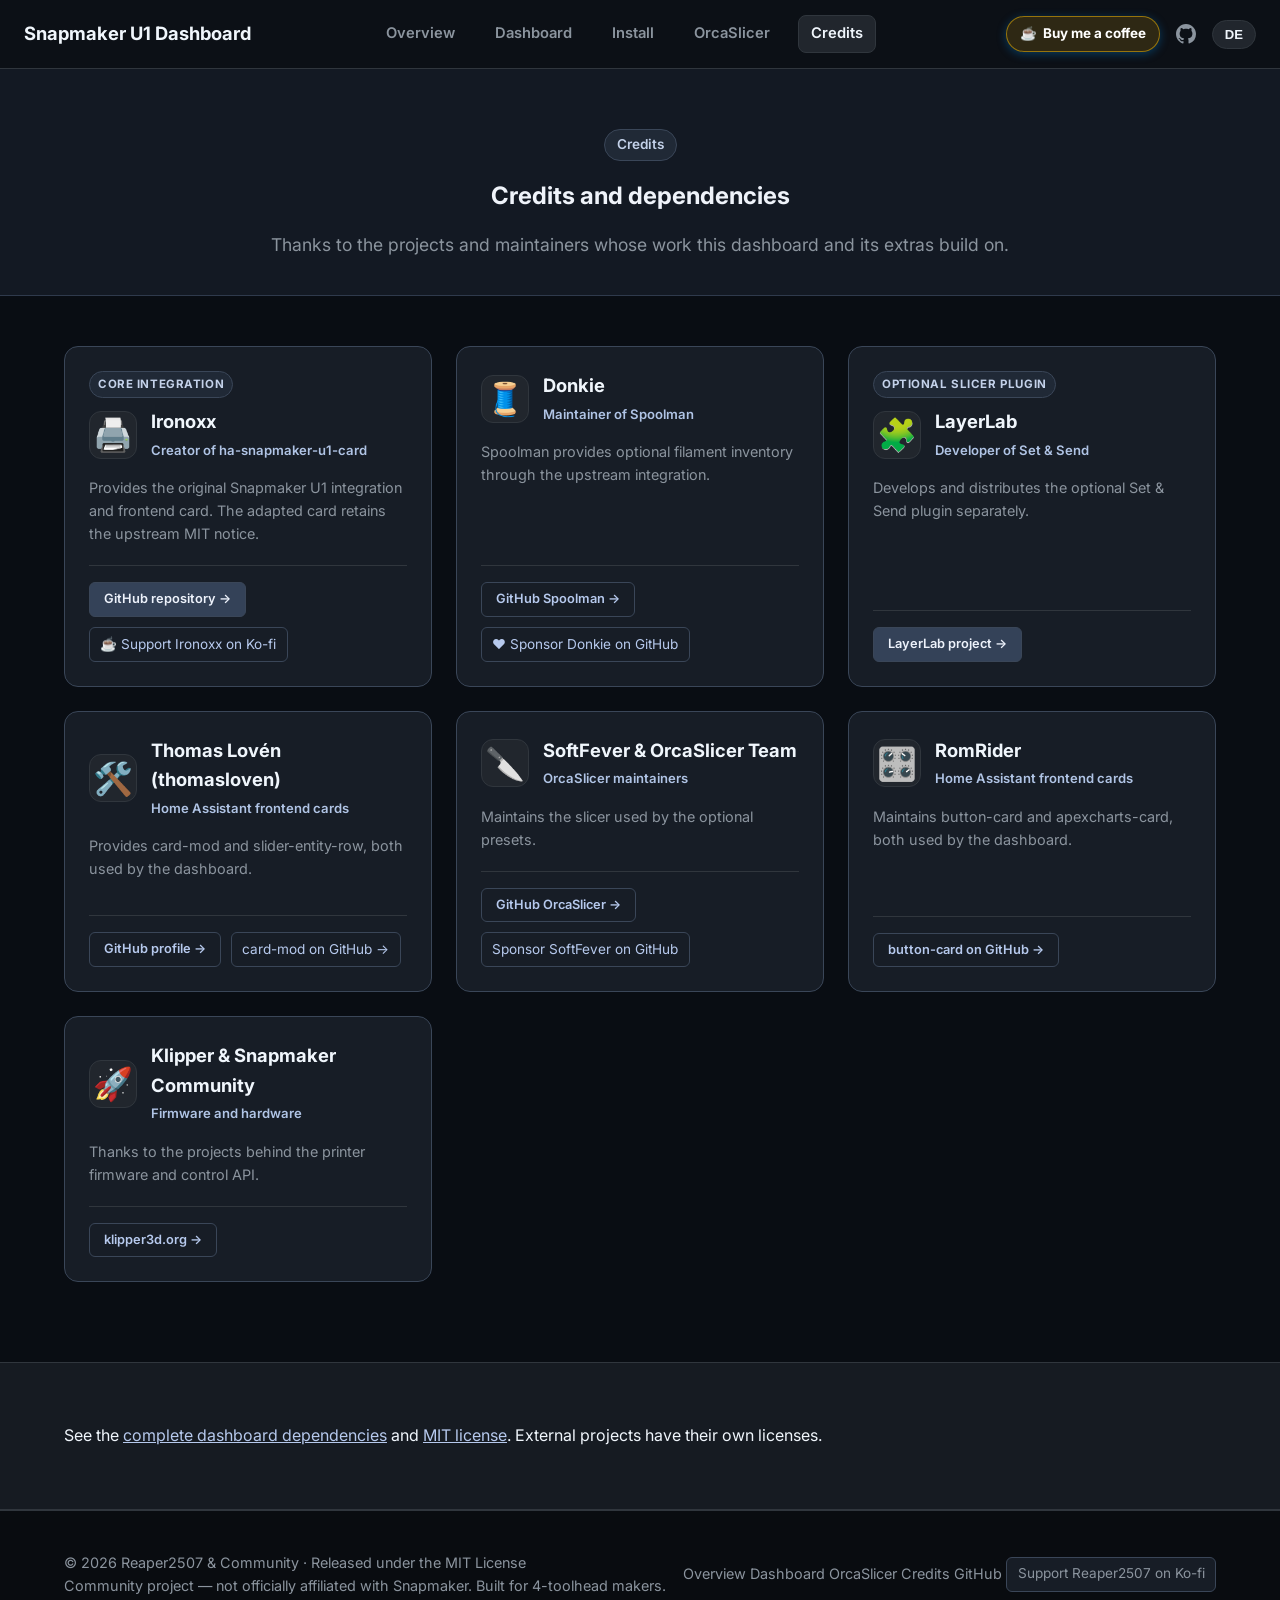
==== commit 92d8ff36: "docs: remove low-value guide page and nav references" ====
--- a/docs/credits.html
+++ b/docs/credits.html
@@ -26,7 +26,6 @@
         <a href="homeassistant.html" class="nav-link" data-i18n="nav-ha">Dashboard</a>
         <a href="install.html" class="nav-link" data-i18n="nav-install">Install</a>
         <a href="orcaslicer.html" class="nav-link" data-i18n="nav-orcaslicer">OrcaSlicer</a>
-        <a href="guide.html" class="nav-link" data-i18n="nav-guide">Guide</a>
         <a href="credits.html" class="nav-link active" data-i18n="nav-credits" aria-current="page">Credits</a>
       </nav>
       <div class="header-actions">
@@ -188,7 +187,6 @@
         <a href="index.html" data-i18n="nav-home">Overview</a>
         <a href="homeassistant.html" data-i18n="nav-ha">Dashboard</a>
         <a href="orcaslicer.html" data-i18n="nav-orcaslicer">Extras</a>
-        <a href="guide.html" data-i18n="nav-guide">Guide</a>
         <a href="credits.html" data-i18n="nav-credits">Credits</a>
         <a href="https://github.com/Reaper2507/snapmaker-u1-homeassistant" target="_blank" rel="noopener noreferrer">GitHub</a>
         <a class="coffee-link" href="https://ko-fi.com/Reaper2507" data-i18n="coffee-maintainer">Support Reaper2507 on Ko-fi</a>
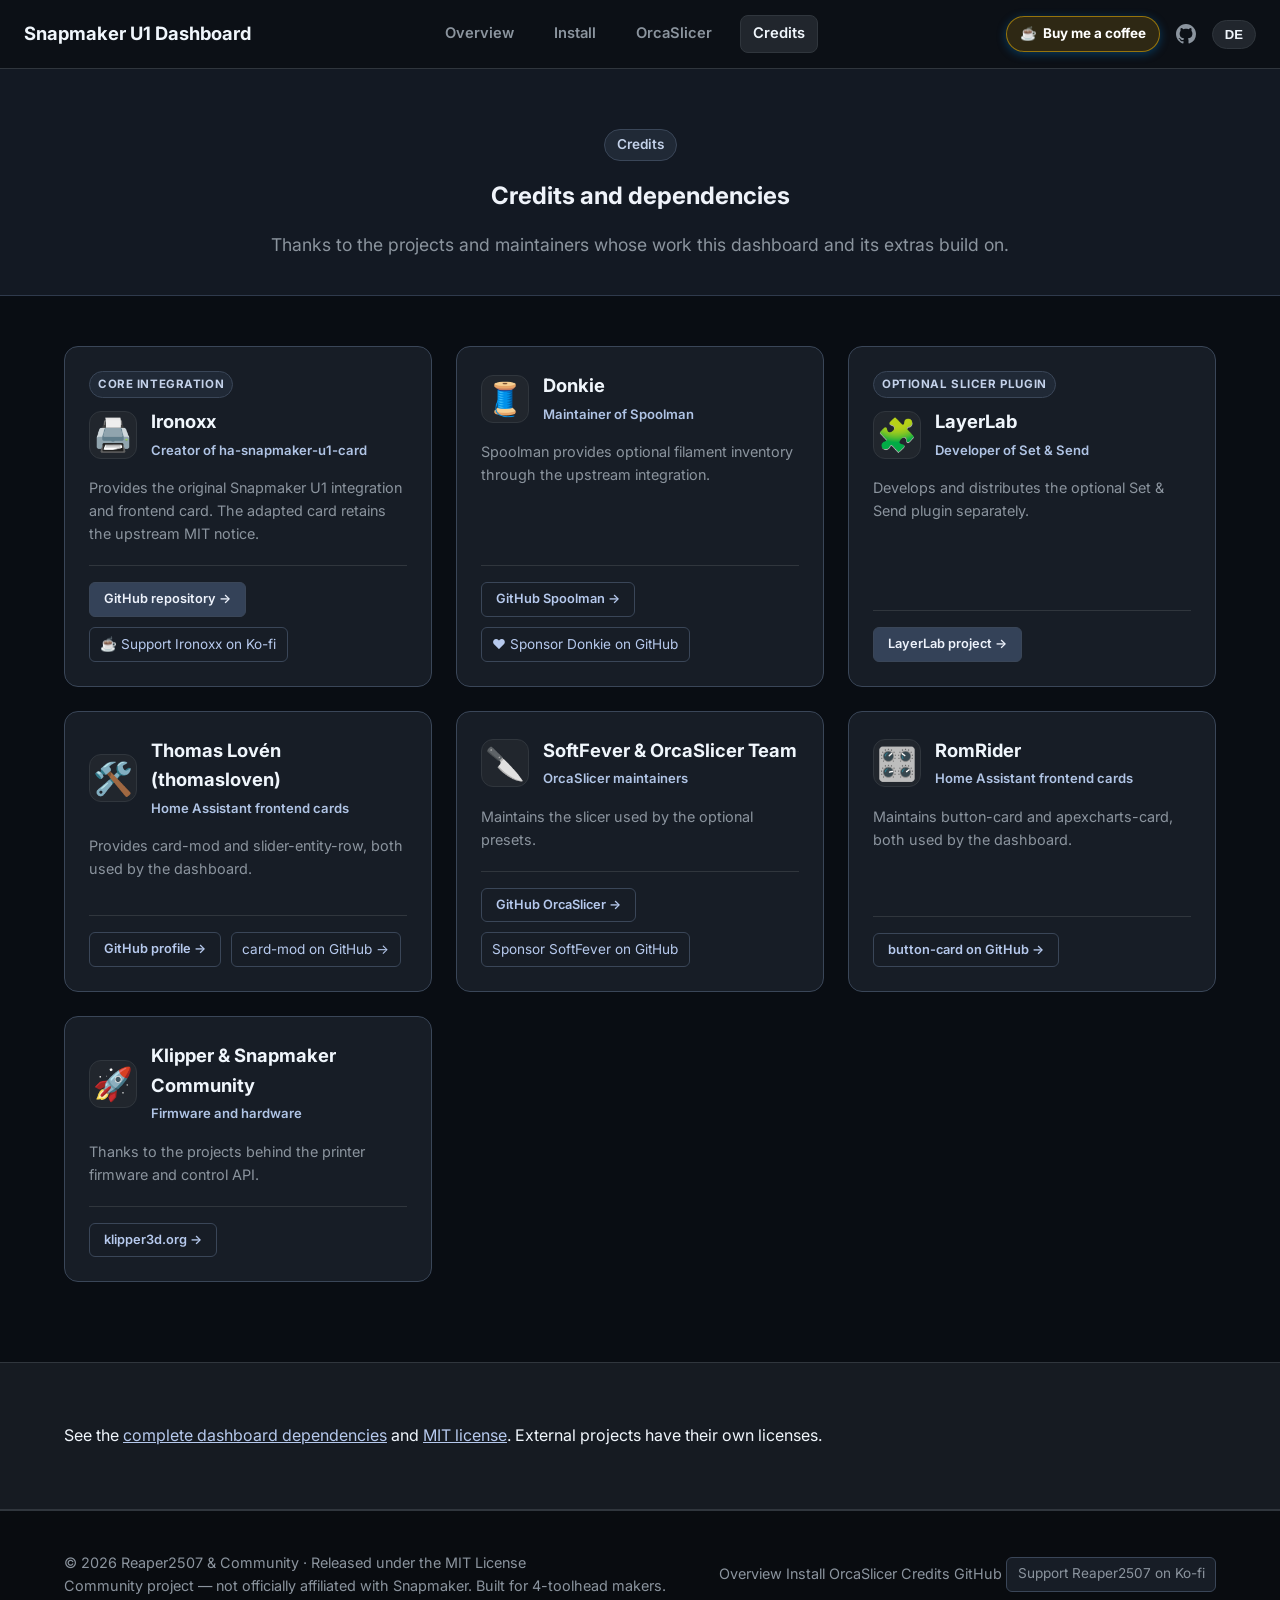
==== commit 5e41af19: "Streamline docs to 4 clear pages (Variant A) + 1-click HACS, ZIP & HA CLI installer" ====
--- a/docs/credits.html
+++ b/docs/credits.html
@@ -7,7 +7,7 @@
   <meta name="description" content="Acknowledgements, original creators, and dependencies for the Snapmaker U1 Home Assistant Community Hub by Reaper2507 (snapmaker-u1-homeassistant).">
   <meta name="author" content="Reaper2507">
   <link rel="canonical" href="https://reaper2507.github.io/snapmaker-u1-homeassistant/credits.html">
-  <link rel="stylesheet" href="styles.css?v=20261111_01">
+  <link rel="stylesheet" href="styles.css?v=20261111_04">
   <link rel="preconnect" href="https://fonts.googleapis.com">
   <link rel="preconnect" href="https://fonts.gstatic.com" crossorigin>
   <link href="https://fonts.googleapis.com/css2?family=Inter:wght@400;500;600;700;800&family=JetBrains+Mono:wght@400;600&display=swap" rel="stylesheet">
@@ -23,7 +23,6 @@
       </a>
       <nav class="nav-links" aria-label="Main navigation">
         <a href="index.html" class="nav-link" data-i18n="nav-home">Overview</a>
-        <a href="homeassistant.html" class="nav-link" data-i18n="nav-ha">Dashboard</a>
         <a href="install.html" class="nav-link" data-i18n="nav-install">Install</a>
         <a href="orcaslicer.html" class="nav-link" data-i18n="nav-orcaslicer">OrcaSlicer</a>
         <a href="credits.html" class="nav-link active" data-i18n="nav-credits" aria-current="page">Credits</a>
@@ -185,8 +184,8 @@
       </div>
       <div class="footer-links">
         <a href="index.html" data-i18n="nav-home">Overview</a>
-        <a href="homeassistant.html" data-i18n="nav-ha">Dashboard</a>
-        <a href="orcaslicer.html" data-i18n="nav-orcaslicer">Extras</a>
+        <a href="install.html" data-i18n="nav-install">Install</a>
+        <a href="orcaslicer.html" data-i18n="nav-orcaslicer">OrcaSlicer</a>
         <a href="credits.html" data-i18n="nav-credits">Credits</a>
         <a href="https://github.com/Reaper2507/snapmaker-u1-homeassistant" target="_blank" rel="noopener noreferrer">GitHub</a>
         <a class="coffee-link" href="https://ko-fi.com/Reaper2507" data-i18n="coffee-maintainer">Support Reaper2507 on Ko-fi</a>
@@ -194,6 +193,6 @@
     </div>
   </footer>
 
-  <script src="app.js?v=20261111_01"></script>
+  <script src="app.js?v=20261111_03"></script>
 </body>
 </html>
--- a/docs/styles.css
+++ b/docs/styles.css
@@ -2310,27 +2310,25 @@
 .controls-preview-trigger img { display: block; width: 100%; height: auto; margin-inline: auto; }
 .controls-preview-trigger .studio-hero-card { max-height: 520px; width: auto; max-width: 100%; object-fit: contain; }
 .controls-preview-label { display: inline-block; margin-block-start: .55rem; text-decoration: underline; text-underline-offset: .2em; }
-.controls-preview-dialog { margin: auto; overflow-y: auto; width: min(980px, calc(100% - 2rem)); max-height: calc(100% - 2rem); padding: 1rem; border: 1px solid var(--border-muted); border-radius: 12px; background: #171d26; color: #eff3fa; }
+.controls-preview-dialog { margin: auto; overflow-y: auto; width: min(1180px, calc(100% - 2rem)); max-height: calc(100% - 2rem); padding: 1rem; border: 1px solid var(--border-muted); border-radius: 12px; background: #171d26; color: #eff3fa; }
 .controls-preview-dialog::backdrop { background: rgb(0 0 0 / .7); }
 .controls-preview-dialog img { display: block; width: 100%; height: auto; }
 .controls-preview-header { display: flex; align-items: center; justify-content: space-between; flex-wrap: wrap; gap: .5rem; }
 .controls-preview-dialog p { margin-block: .6rem; }
 
-/* Overview of the dashboard alongside the interactive card. */
-.hero-container { grid-template-areas: "intro preview" "features preview"; row-gap: 1.5rem; align-items: start; }
+/* Overview of the dashboard alongside the preview screenshot. */
+.hero-container { grid-template-areas: "intro preview"; row-gap: 1.25rem; align-items: center; }
 .hero-content { grid-area: intro; }
-.hero-content .hero-lead { margin-block-end: 1.25rem; }
+.hero-content .hero-lead { margin-block-end: 1.1rem; }
 .hero-image { grid-area: preview; align-self: center; min-width: 0; }
-.hero-features { grid-area: features; display: grid; grid-template-columns: repeat(2, minmax(0, 1fr)); gap: .9rem 1.25rem; list-style: none; }
-.hero-features strong { display: block; color: #edf2fb; }
-.hero-features span { color: #b8c5d8; font-size: .9rem; }
+.hero-preview-btn { display: block; width: 100%; padding: 0; border: 1px solid var(--border-muted); border-radius: var(--radius-md); overflow: hidden; background: #0d1117; cursor: zoom-in; }
+.hero-preview-btn img { display: block; width: 100%; height: auto; max-height: 440px; object-fit: cover; object-position: top center; }
 .dashboard-views { margin-block: 1rem; }
 .dashboard-view-link { display: block; text-decoration: none; }
 .dashboard-view-link h3 { margin-block-start: .75rem; text-decoration: underline; text-underline-offset: .2em; }
 .dashboard-view-link img { display: block; width: 100%; aspect-ratio: 16 / 10; object-fit: contain; border-radius: 6px; background: #0d1117; }
-.dashboard-credit { margin-block-end: 1rem; font-size: .9rem; }
-@media (max-width: 900px) { .hero-container { grid-template-areas: "intro" "preview" "features"; } }
-@media (max-width: 540px) { .hero-features { grid-template-columns: minmax(0, 1fr); } }
+.dashboard-credit { margin-block-end: 1.1rem; font-size: .9rem; color: var(--text-muted); }
+@media (max-width: 900px) { .hero-container { grid-template-areas: "intro" "preview"; } }
 
 /* Top-right header actions & community-style Ko-fi button */
 .header-actions {
@@ -2486,13 +2484,13 @@
 .showcase-thumb-btn img {
   display: block;
   width: 100%;
-  max-height: 360px;
-  object-fit: contain;
-  background: #0d1117;
+  height: auto;
 }
 
 .showcase-card.showcase-wide .showcase-thumb-btn img {
-  max-height: 460px;
+  max-height: 680px;
+  object-fit: cover;
+  object-position: top center;
 }
 
 .showcase-card-body {
@@ -2583,3 +2581,340 @@
     grid-column: span 1;
   }
 }
+
+/* Interactive Filament Picker */
+.filament-toolbar {
+  display: flex;
+  flex-direction: column;
+  gap: 14px;
+  padding: 18px;
+  border-radius: var(--radius-md);
+  background: var(--panel-muted);
+  border: 1px solid var(--border-muted);
+  margin-bottom: 14px;
+}
+
+.filament-search-row {
+  display: flex;
+  gap: 12px;
+  align-items: center;
+  flex-wrap: wrap;
+}
+
+.filament-search-input {
+  flex: 1 1 260px;
+  padding: 10px 14px;
+  border-radius: 8px;
+  border: 1px solid rgba(255, 255, 255, 0.14);
+  background: rgba(13, 17, 23, 0.85);
+  color: #eff3fa;
+  font-size: 0.94rem;
+}
+
+.filament-search-input:focus {
+  outline: none;
+  border-color: var(--accent);
+}
+
+.filament-nozzle-pills,
+.filter-pills {
+  display: flex;
+  flex-wrap: wrap;
+  gap: 8px;
+  align-items: center;
+}
+
+.filter-group {
+  display: flex;
+  flex-wrap: wrap;
+  gap: 8px 12px;
+  align-items: center;
+}
+
+.filter-label {
+  font-size: 0.84rem;
+  font-weight: 600;
+  color: #9cb0c9;
+  min-width: 68px;
+}
+
+.filter-pill {
+  padding: 6px 12px;
+  border-radius: 999px;
+  border: 1px solid rgba(255, 255, 255, 0.14);
+  background: rgba(255, 255, 255, 0.04);
+  color: #d2dceb;
+  font-size: 0.83rem;
+  font-weight: 500;
+  cursor: pointer;
+  transition: border-color 0.15s, background 0.15s, color 0.15s;
+}
+
+.filter-pill:hover {
+  border-color: rgba(255, 193, 7, 0.5);
+  color: #ffffff;
+}
+
+.filter-pill.active {
+  background: rgba(255, 193, 7, 0.18);
+  border-color: var(--accent);
+  color: #ffe082;
+}
+
+.picker-actions-bar {
+  display: flex;
+  justify-content: space-between;
+  align-items: center;
+  flex-wrap: wrap;
+  gap: 12px;
+  padding: 12px 16px;
+  margin-bottom: 14px;
+  border-radius: var(--radius-md);
+  background: rgba(255, 193, 7, 0.06);
+  border: 1px solid rgba(255, 193, 7, 0.25);
+}
+
+.picker-select-controls,
+.picker-download-controls {
+  display: flex;
+  align-items: center;
+  flex-wrap: wrap;
+  gap: 10px;
+}
+
+.picker-count {
+  font-size: 0.88rem;
+  font-weight: 600;
+  color: #ffe082;
+}
+
+.picker-status {
+  font-size: 0.86rem;
+  color: #b8c5d8;
+}
+
+.filament-picker-grid {
+  display: grid;
+  grid-template-columns: repeat(2, minmax(0, 1fr));
+  gap: 10px;
+}
+
+.filament-card-row {
+  display: flex;
+  align-items: flex-start;
+  gap: 12px;
+  padding: 12px 14px;
+  border-radius: var(--radius-md);
+  background: var(--panel-muted);
+  border: 1px solid var(--border-muted);
+  transition: border-color 0.15s, background 0.15s;
+}
+
+.filament-card-row:hover {
+  border-color: rgba(255, 255, 255, 0.24);
+}
+
+.filament-card-row.selected {
+  border-color: rgba(255, 193, 7, 0.55);
+  background: rgba(255, 193, 7, 0.06);
+}
+
+.filament-check {
+  width: 18px;
+  height: 18px;
+  margin-top: 3px;
+  accent-color: #ffc107;
+  cursor: pointer;
+  flex-shrink: 0;
+}
+
+.filament-row-body {
+  flex: 1 1 auto;
+  min-width: 0;
+}
+
+.filament-row-head {
+  display: flex;
+  align-items: center;
+  flex-wrap: wrap;
+  gap: 6px 8px;
+  margin-bottom: 4px;
+}
+
+.filament-row-title {
+  font-weight: 600;
+  font-size: 0.95rem;
+  color: #eff3fa;
+  cursor: pointer;
+}
+
+.source-badge {
+  font-size: 0.72rem;
+  font-weight: 600;
+  padding: 2px 7px;
+  border-radius: 999px;
+  text-transform: uppercase;
+  letter-spacing: 0.02em;
+}
+
+.source-verified {
+  background: rgba(46, 160, 67, 0.22);
+  color: #7ee787;
+  border: 1px solid rgba(46, 160, 67, 0.4);
+}
+
+.source-library {
+  background: rgba(56, 139, 253, 0.18);
+  color: #79c0ff;
+  border: 1px solid rgba(56, 139, 253, 0.35);
+}
+
+.source-datasheet {
+  background: rgba(210, 153, 34, 0.18);
+  color: #e3b341;
+  border: 1px solid rgba(210, 153, 34, 0.35);
+}
+
+.filament-row-specs {
+  font-family: var(--font-mono);
+  font-size: 0.79rem;
+  color: #9cb0c9;
+  margin-bottom: 6px;
+}
+
+.filament-row-links {
+  display: flex;
+  flex-wrap: wrap;
+  gap: 10px;
+  font-size: 0.81rem;
+}
+
+.filament-row-links a {
+  color: #79c0ff;
+  text-decoration: none;
+}
+
+.filament-row-links a:hover {
+  text-decoration: underline;
+}
+
+.community-tools-note {
+  margin-top: 18px;
+  padding: 12px 16px;
+  border-radius: var(--radius-md);
+  background: rgba(255, 255, 255, 0.03);
+  border: 1px solid var(--border-muted);
+  font-size: 0.89rem;
+  color: #b8c5d8;
+}
+
+@media (max-width: 820px) {
+  .filament-picker-grid {
+    grid-template-columns: minmax(0, 1fr);
+  }
+}
+
+/* Streamlined Install Page (Variant A: HACS 1-Click + ZIP/CLI Cards) */
+.hacs-grid {
+  display: grid;
+  grid-template-columns: repeat(auto-fill, minmax(220px, 1fr));
+  gap: 14px;
+  margin-top: 18px;
+}
+
+.hacs-card {
+  display: flex;
+  flex-direction: column;
+  gap: 6px;
+  padding: 15px 16px;
+  border-radius: var(--radius-md);
+  background: var(--bg-card, #161b22);
+  border: 1px solid var(--border-muted, #30363d);
+  color: inherit;
+  text-decoration: none;
+  transition: border-color 0.18s ease, transform 0.16s ease, background 0.18s ease;
+}
+
+.hacs-card:hover {
+  border-color: var(--accent-blue, #58a6ff);
+  background: rgba(88, 166, 255, 0.06);
+  transform: translateY(-2px);
+}
+
+.hacs-primary {
+  border-color: rgba(240, 136, 62, 0.55);
+  background: rgba(240, 136, 62, 0.06);
+}
+
+.hacs-primary:hover {
+  border-color: #f0883e;
+  background: rgba(240, 136, 62, 0.11);
+}
+
+.hacs-tag {
+  font-size: 0.72rem;
+  font-weight: 700;
+  text-transform: uppercase;
+  letter-spacing: 0.05em;
+  color: #8b949e;
+}
+
+.hacs-primary .hacs-tag {
+  color: #f0883e;
+}
+
+.hacs-card strong {
+  font-size: 0.98rem;
+  color: #f0f6fc;
+}
+
+.hacs-cta {
+  margin-top: auto;
+  padding-top: 4px;
+  font-size: 0.85rem;
+  font-weight: 600;
+  color: #79c0ff;
+}
+
+.install-methods-grid {
+  display: grid;
+  grid-template-columns: repeat(2, minmax(0, 1fr));
+  gap: 18px;
+  margin-top: 18px;
+}
+
+.install-box {
+  padding: 20px;
+  border-radius: var(--radius-md);
+  background: var(--bg-card, #161b22);
+  border: 1px solid var(--border-muted, #30363d);
+  display: flex;
+  flex-direction: column;
+  gap: 10px;
+}
+
+.install-box h3 {
+  margin: 0;
+  font-size: 1.06rem;
+  color: #f0f6fc;
+}
+
+.install-box p {
+  margin: 0;
+  font-size: 0.92rem;
+  color: #b8c5d8;
+}
+
+.install-btn-row {
+  display: flex;
+  flex-wrap: wrap;
+  align-items: center;
+  gap: 12px;
+  margin-top: 4px;
+}
+
+@media (max-width: 780px) {
+  .install-methods-grid {
+    grid-template-columns: minmax(0, 1fr);
+  }
+}
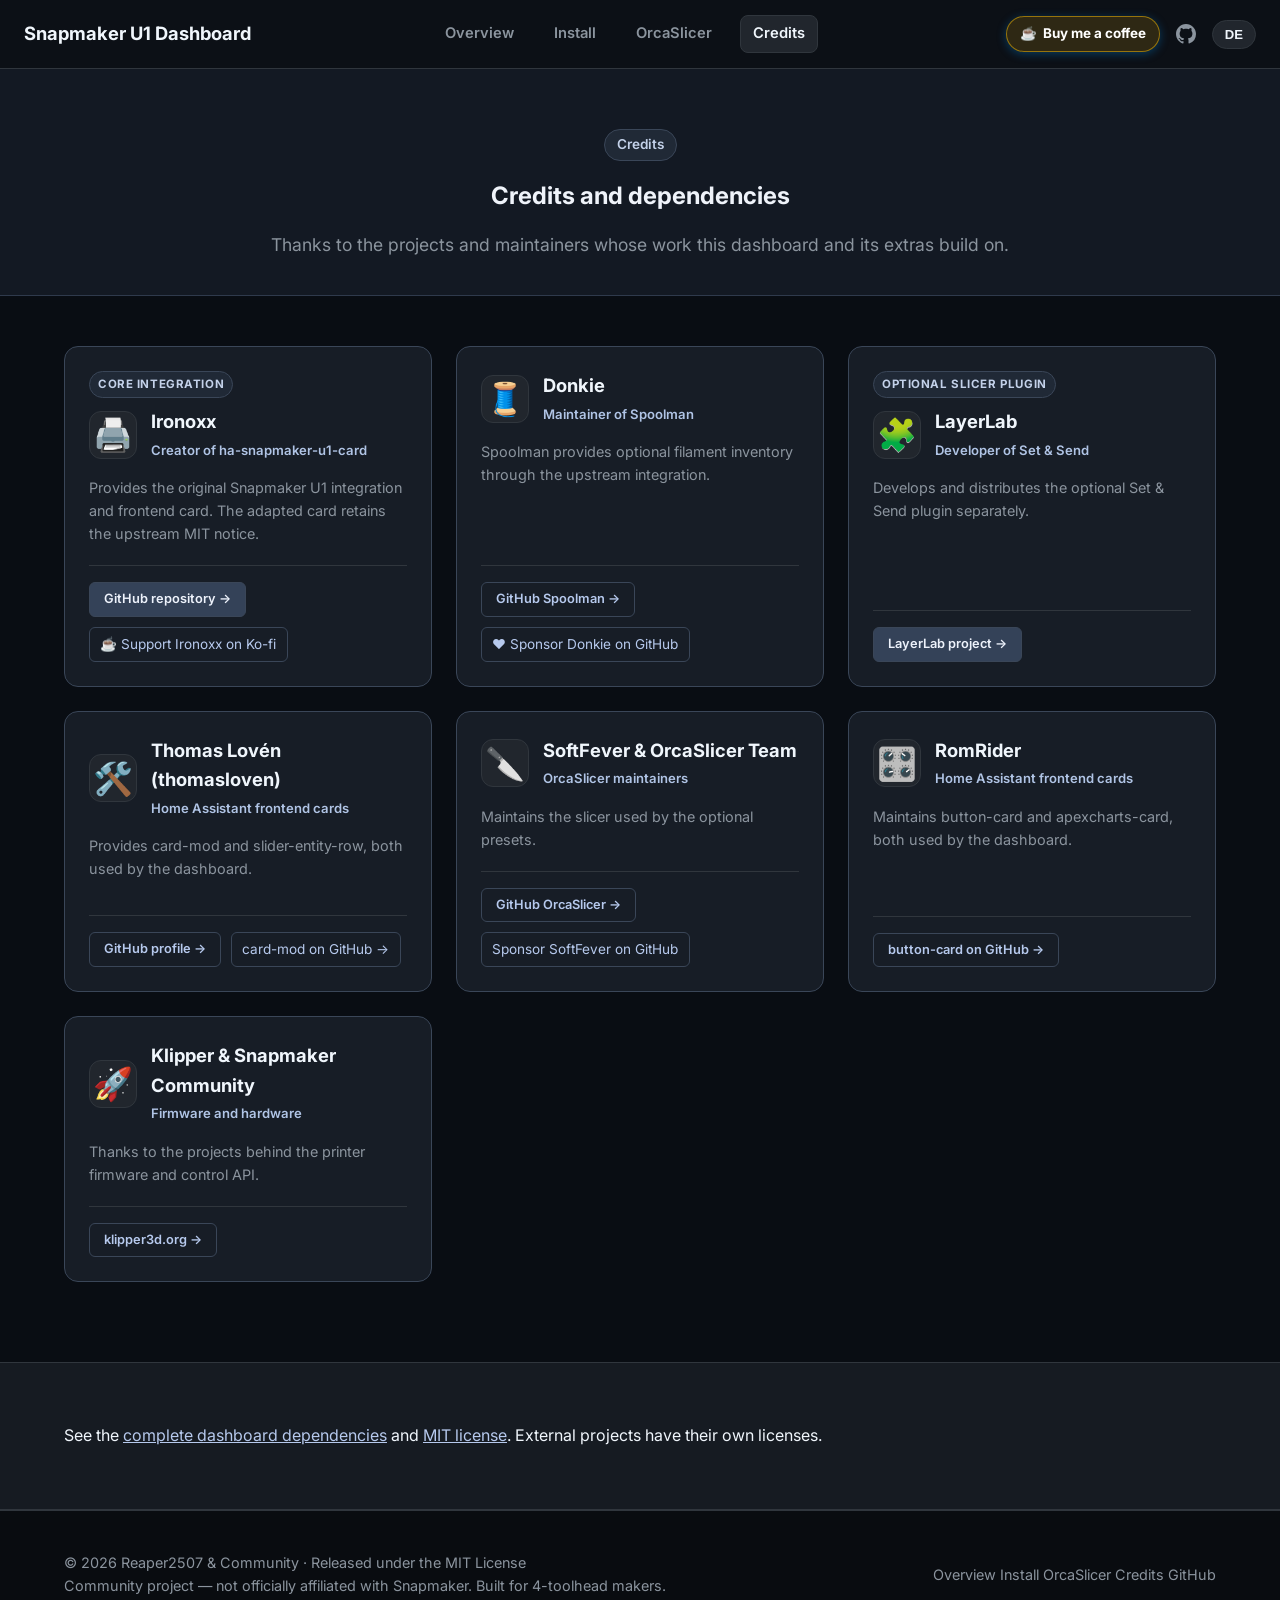
==== commit 7627d838: "Remove redundant inline Ko-fi boxes; keep prominent top-right header coffee button" ====
--- a/docs/credits.html
+++ b/docs/credits.html
@@ -188,11 +188,10 @@
         <a href="orcaslicer.html" data-i18n="nav-orcaslicer">OrcaSlicer</a>
         <a href="credits.html" data-i18n="nav-credits">Credits</a>
         <a href="https://github.com/Reaper2507/snapmaker-u1-homeassistant" target="_blank" rel="noopener noreferrer">GitHub</a>
-        <a class="coffee-link" href="https://ko-fi.com/Reaper2507" data-i18n="coffee-maintainer">Support Reaper2507 on Ko-fi</a>
       </div>
     </div>
   </footer>
 
-  <script src="app.js?v=20261111_03"></script>
+  <script src="app.js?v=20261112_01"></script>
 </body>
 </html>
